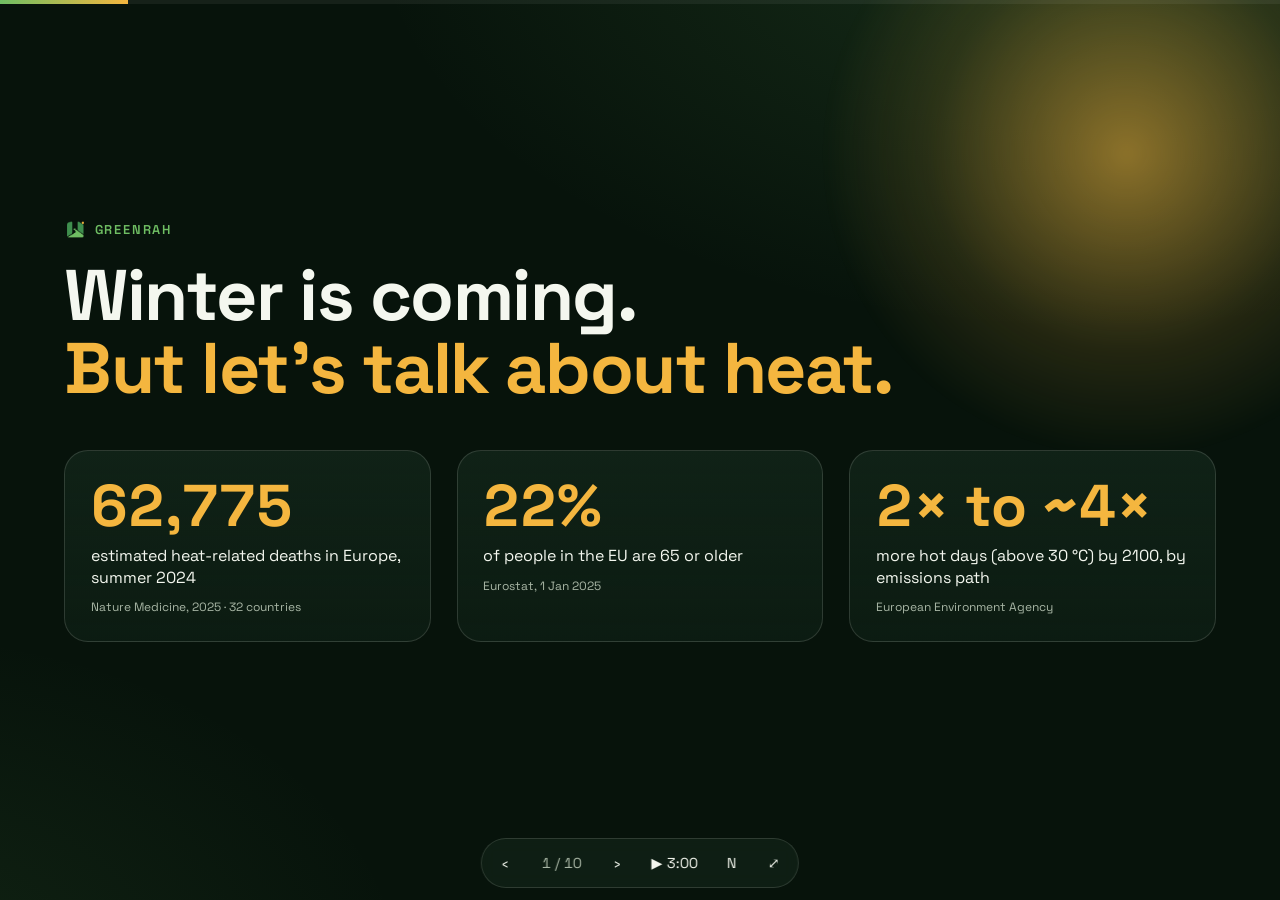
==== index.html @ 6fa4c7ed "Add the GreenRah 3-minute pitch for GitHub Pages. Ship the static deck at the repo root with an empt" ====
<!doctype html>
<html lang="en">
<head>
<meta charset="utf-8">
<meta name="viewport" content="width=device-width, initial-scale=1, viewport-fit=cover">
<meta name="robots" content="noindex, nofollow">
<meta name="color-scheme" content="dark">
<meta name="theme-color" content="#07130b">
<title>GreenRah: The cooler way. 3-minute pitch</title>
<link rel="icon" href="assets/greenrah-icon.png">
<link rel="stylesheet" href="css/q.css">
</head>
<body>
<div class="progress" aria-hidden="true"><i id="bar"></i></div>
<main id="deck" aria-roledescription="presentation" aria-label="GreenRah 3-minute pitch">

<!-- 1 HOOK -->
<section class="slide s-hook" data-id="hook" aria-label="Hook">
  <div class="sun" aria-hidden="true"></div>
  <div class="wrap">
    <p class="kicker r1"><img src="assets/greenrah-icon.png" alt="" class="mini-logo"> GreenRah</p>
    <h1 class="r2">Winter is coming.<br><span class="hot">But let's talk about heat.</span></h1>
    <div class="stats">
      <div class="stat r3"><b class="count" data-to="62775">62,775</b><span>estimated heat-related deaths in Europe, summer 2024</span><small>Nature Medicine, 2025 · 32 countries</small></div>
      <div class="stat r4"><b class="count" data-to="22" data-suffix="%">22%</b><span>of people in the EU are 65 or older</span><small>Eurostat, 1 Jan 2025</small></div>
      <div class="stat r5"><b>2× to ~4×</b><span>more hot days (above 30&nbsp;°C) by 2100, by emissions path</span><small>European Environment Agency</small></div>
    </div>
  </div>
</section>

<!-- 2 PROBLEM -->
<section class="slide s-problem" data-id="problem" aria-label="Problem">
  <div class="wrap grid2">
    <div>
      <p class="kicker r1">The problem</p>
      <h2 class="r2">Imagine you travel to <span class="cycle"><span>Barcelona.</span><span>the Algarve.</span><span>Rome.</span></span></h2>
      <p class="lead r3">Your map shows the fastest way. Not the weather. Not the sun hours. Not the shade.</p>
      <ul class="xlist r4">
        <li><i class="x">✕</i> Weather</li><li><i class="x">✕</i> Sun hours</li><li><i class="x">✕</i> Shade</li>
      </ul>
    </div>
    <div class="maps-card r3" aria-hidden="true">
      <svg viewBox="0 0 400 300" class="mapsvg">
        <rect width="400" height="300" fill="#e9ece4"/>
        <g fill="#d6dccf"><rect x="20" y="20" width="90" height="70" rx="6"/><rect x="130" y="20" width="110" height="70" rx="6"/><rect x="260" y="20" width="120" height="70" rx="6"/><rect x="20" y="110" width="90" height="80" rx="6"/><rect x="260" y="110" width="120" height="80" rx="6"/><rect x="20" y="210" width="90" height="70" rx="6"/><rect x="130" y="210" width="110" height="70" rx="6"/><rect x="260" y="210" width="120" height="70" rx="6"/></g>
        <rect x="130" y="110" width="110" height="80" rx="6" fill="#cfe4c5"/>
        <path class="draw" d="M40 250 L120 250 L120 100 L250 100 L250 40 L360 40" fill="none" stroke="#4285f4" stroke-width="9" stroke-linecap="round" stroke-linejoin="round"/>
        <circle cx="40" cy="250" r="9" fill="#fff" stroke="#4285f4" stroke-width="4"/><circle cx="360" cy="40" r="10" fill="#ea4335"/>
        <g class="suns"><circle cx="120" cy="175" r="14" fill="#f4b63f"/><circle cx="185" cy="100" r="14" fill="#f4b63f"/><circle cx="305" cy="40" r="14" fill="#f4b63f"/></g>
      </svg>
      <div class="pill"><b>Fastest</b> · the shortest line on the map</div>
    </div>
  </div>
</section>

<!-- 3 SOLUTION / ENGINE -->
<section class="slide s-engine" data-id="engine" aria-label="Solution">
  <div class="wrap grid2">
    <div>
      <p class="kicker r1">The solution</p>
      <h2 class="r2">Not the fastest way.<br><span class="cool">The coolest way.</span></h2>
      <p class="lead r3">The GreenRah comfort engine combines five layers into one comfort score and a shade list.</p>
    </div>
    <div class="engine" aria-label="Five layers">
      <div class="layer l1"><span class="ic"><i class="ico" data-icon="temperature"></i></span>Live weather</div>
      <div class="layer l2"><span class="ic"><i class="ico" data-icon="sun"></i></span>Solar position</div>
      <div class="layer l3"><span class="ic"><i class="ico" data-icon="building"></i></span>3D building shapes</div>
      <div class="layer l4"><span class="ic"><i class="ico" data-icon="mountain"></i></span>Elevation and street slope</div>
      <div class="layer l5"><span class="ic"><i class="ico" data-icon="route"></i></span>Walkability network</div>
      <div class="engine-out">
        <div class="score"><small>Comfort score</small><b>82</b></div>
        <div class="shade-list"><small>Shade list</small><i style="--w:72%"></i><i style="--w:54%"></i><i style="--w:88%"></i></div>
      </div>
    </div>
  </div>
</section>

<!-- 4 HEAT SMART: LISBON -->
<section class="slide s-heat" data-id="heatsmart" aria-label="Heat smart demo, Lisbon">
  <div class="wrap demo">
    <div class="demo-copy">
      <p class="kicker r1">Heat smart</p>
      <h2 class="r2">A to B. Pick a day and an hour. <span class="cool">Get the coolest walk.</span></h2>
      <p class="meta r3">Lisbon · Igreja do Menino Deus → 15 Travessa do Barbosa · 19 Oct, 13:55</p>
      <ul class="legend r4"><li><i class="ln green"></i>Coolest</li><li><i class="ln red"></i>Fastest</li><li><i class="pin-ic">WC</i>Public toilet</li><li><i class="pin-ic water"><i class="ico" data-icon="droplet"></i></i>Water tap</li></ul>
    </div>
    <div class="stage3d r3">
      <div class="kb">
        <img class="shot" src="assets/app/lisbon-3d-base.webp" alt="GreenRah 3D view of Lisbon: coolest and fastest walks with toilet pins" data-fallback="lisbon">
        <svg class="overlay" viewBox="0 0 573 946" preserveAspectRatio="none" aria-hidden="true">
          <defs>
            <mask id="mask-lisbon" maskUnits="userSpaceOnUse" x="0" y="0" width="573" height="946">
              <path class="route red" pathLength="1" d="M 216 848 L 208 820 L 88 699 L 91 676 L 112 640 L 123 589 L 112 538 L 202 448 L 181 367 L 204 289 L 195 211 L 208 161 L 241 122"/>
              <path class="route green" pathLength="1" d="M 243 835 L 254 801 L 214 758 L 236 660 L 242 570 L 291 481 L 332 419 L 350 392 L 382 338 L 368 296 L 298 212 L 295 195 L 223 89 L 189 21"/>
            </mask>
          </defs>
          <image href="assets/app/lisbon-3d.webp" width="573" height="946" mask="url(#mask-lisbon)"/>
          <circle cx="228" cy="852" r="11" class="dot a"/><circle cx="226" cy="108" r="11" class="dot b"/>
        </svg>
        <div class="pins">
          <span class="pin wc" style="--x:45.5%;--y:71.4%;--d:0">WC</span>
          <span class="pin wc" style="--x:28.7%;--y:53.1%;--d:1">WC</span>
          <span class="pin wc" style="--x:58.1%;--y:42.3%;--d:2">WC</span>
          <span class="pin wc" style="--x:35.5%;--y:26.8%;--d:3">WC</span>
        </div>
      </div>
      <div class="chip-float"><b class="cool">Coolest</b> · more shade at 13:55</div>
    </div>
  </div>
</section>

<!-- 5 ACCESSIBLE: KEY DEMO -->
<section class="slide s-access" data-id="accessible" aria-label="Accessible mode demo, Barcelona">
  <div class="wrap demo">
    <div class="demo-copy">
      <p class="kicker r1 kick-access">Accessible mode</p>
      <h2 class="r2">For seniors, wheelchairs and strollers: <span class="access">find a gentle walk.</span></h2>
      <p class="meta r3">Barcelona · la Marina del Prat Vermell → Iveco Goncas, Carrer dels Almogavers · 18 Oct, 13:40</p>
      <ul class="legend r4"><li><i class="ln green"></i>Gentle: step-free, lowest slope</li><li><i class="ln red"></i>Fastest</li></ul>
      <button class="replay" type="button" data-replay>↻ Replay demo</button>
    </div>
    <div class="duo">
      <!-- Phone: live HTML rebuild of the GreenRah Plan panel -->
      <div class="phone" aria-label="GreenRah Plan panel switching from Heat smart to Accessible">
        <div class="screen">
          <div class="statusbar"><span>13:40</span><span>●●● ▮</span></div>
          <div class="plan">
            <div class="plan-head"><img src="assets/greenrah-icon.png" alt=""><b>Plan your walk</b></div>
            <small class="lbl">Routing mode</small>
            <div class="seg"><i class="knob"></i><span class="opt o1"><i class="ico" data-icon="sun"></i> Heat smart</span><span class="opt o2"><i class="ico" data-icon="accessible"></i> Accessible</span></div>
            <p class="hint"><span class="h1">Coolest vs fastest using shade, UTCI and sun exposure.</span><span class="h2">Step-free routes with the lowest slope.</span></p>
            <div class="field"><i class="fd"></i><small>From</small>la Marina del Prat Vermell</div>
            <div class="field"><i class="fd to"></i><small>To</small>Iveco Goncas, C. dels Almogavers</div>
            <div class="dt"><small>Date &amp; time</small><b>18 Oct · 13:40</b></div>
            <div class="days"><span>Fr<br>16</span><span>Sa<br>17</span><span class="on">Su<br>18</span><span>Mo<br>19</span><span>Tu<br>20</span></div>
            <div class="shadow-time"><small>Shadow time</small><b>13:40</b><i class="track"><i class="thumb"></i></i><span>00:00</span><span>12:00</span><span>24:00</span></div>
            <button class="go" type="button" tabindex="-1"><span class="g1">▷ Find coolest walk</span><span class="g2">▷ Find gentle walk</span><i class="spin"></i></button>
          </div>
          <div class="finger" aria-hidden="true"></div>
        </div>
      </div>
      <!-- Result -->
      <div class="result" aria-label="Barcelona result: gentle versus fastest">
        <div class="kb kb2">
          <img class="shot" src="assets/app/barcelona-3d-base.webp" alt="GreenRah 3D view of Barcelona: gentle and fastest walks" data-fallback="barcelona">
          <svg class="overlay" viewBox="0 0 568 796" preserveAspectRatio="none" aria-hidden="true">
            <defs>
              <mask id="mask-barcelona" maskUnits="userSpaceOnUse" x="0" y="0" width="568" height="796">
                <path class="route red" pathLength="1" d="M 236 713 L 240 442 L 226 384 L 198 336 L 148 326 L 97 295 L 90 247 L 147 174 L 113 96 L 141 66"/>
                <path class="route green" pathLength="1" d="M 243 713 L 243 659 L 254 597 L 254 452 L 272 434 L 371 375 L 433 295 L 490 264 L 499 202 L 482 190 L 424 163 L 306 153 L 286 131 L 199 123 L 188 72 L 163 59"/>
              </mask>
            </defs>
            <image href="assets/app/barcelona-3d.webp" width="568" height="796" mask="url(#mask-barcelona)"/>
            <circle cx="240" cy="728" r="11" class="dot a"/><circle cx="152" cy="50" r="11" class="dot b"/>
          </svg>
          <div class="pins"><span class="pin water" style="--x:45%;--y:58%;--d:0"><i class="ico" data-icon="droplet"></i></span><span class="pin water" style="--x:80%;--y:34%;--d:1"><i class="ico" data-icon="droplet"></i></span></div>
        </div>
        <div class="rcard">
          <div class="rtop"><span class="tag"><i class="ico" data-icon="accessible"></i> Gentle</span><span class="wx">18 °C · UV 1</span></div>
          <div class="rnums"><b>5.1 km</b><b>1 h 6 m</b><b>60% shade</b></div>
          <div class="rwater"><i class="ico" data-icon="droplet"></i> Water on the path</div>
        </div>
      </div>
    </div>
  </div>
</section>

<!-- 6 FEATURES -->
<section class="slide s-features" data-id="features" aria-label="Features">
  <div class="wrap grid2">
    <div>
      <p class="kicker r1">Built for summer</p>
      <h2 class="r2">Water and toilets, <span class="cool">on your route and across the map.</span></h2>
      <p class="lead r3">In a heatwave, a drinking tap is not a detail. It is safety. GreenRah shows taps and WCs across Europe and Great Britain, and it factors in clouds too.</p>
      <div class="facts r4">
        <div><b class="count" data-to="28">28</b><span>countries</span></div>
        <div><b class="count" data-to="2000" data-suffix="+">2,000+</b><span>cities</span></div>
        <div><b>EN · PT</b><span>languages</span></div>
        <div><b>~2</b><span>months live</span></div>
      </div>
    </div>
    <div class="phone phone-real r3">
      <div class="screen"><img src="assets/screen-android.webp" alt="GreenRah on Android: route options with a public toilet on the path, walk score and shade coverage"></div>
      <span class="pin big wc" style="--x:84%;--y:50%;--d:0">WC</span>
      <span class="pin big water" style="--x:12%;--y:30%;--d:1"><i class="ico" data-icon="droplet"></i></span>
    </div>
  </div>
</section>

<!-- 7 FOR EVERYONE -->
<section class="slide s-people" data-id="people" aria-label="Who it is for">
  <div class="wrap">
    <p class="kicker r1">For everyone who walks</p>
    <h2 class="r2">One app. <span class="cool">Every kind of walker.</span></h2>
    <ul class="people">
      <li><span><i class="ico" data-icon="walk"></i></span>Walkers</li><li><span><i class="ico" data-icon="luggage"></i></span>Tourists</li><li><span><i class="ico" data-icon="old"></i></span>Seniors</li>
      <li><span><i class="ico" data-icon="baby-carriage"></i></span>Parents</li><li><span><i class="ico" data-icon="wheelchair"></i></span>Disabled people</li><li><span><i class="ico" data-icon="heartbeat"></i></span>Runners</li>
    </ul>
  </div>
</section>

<!-- 8 COMPETITION -->
<section class="slide s-comp" data-id="competition" aria-label="Competition">
  <div class="wrap">
    <p class="kicker r1">Competition</p>
    <h2 class="r2">We're not the first. <span class="cool">We add the weather and the route.</span></h2>
    <div class="table r3" role="table">
      <div class="tr th" role="row"><span role="columnheader"></span><span role="columnheader">Google Maps</span><span role="columnheader">ShadeMap</span><span role="columnheader" class="us">GreenRah</span></div>
      <div class="tr" role="row"><span role="cell">Walking route</span><span role="cell" class="y">✓</span><span role="cell" class="n">✕</span><span role="cell" class="y us">✓</span></div>
      <div class="tr" role="row"><span role="cell">Shade and sun</span><span role="cell" class="n">✕</span><span role="cell" class="y">✓ shadows only</span><span role="cell" class="y us">✓</span></div>
      <div class="tr" role="row"><span role="cell">Live weather in the route</span><span role="cell" class="n">✕</span><span role="cell" class="n">✕</span><span role="cell" class="y us">✓</span></div>
      <div class="tr" role="row"><span role="cell">Gentle, step-free walk</span><span role="cell" class="n">✕</span><span role="cell" class="n">✕</span><span role="cell" class="y us">✓</span></div>
    </div>
    <p class="foot r4">Built for drivers, Google Maps ignores shade and route stress. ShadeMap shows shadows but does not route. Based on public features, Oct 2026.</p>
  </div>
</section>

<!-- 9 BUSINESS -->
<section class="slide s-biz" data-id="business" aria-label="Business model">
  <div class="wrap grid2">
    <div>
      <p class="kicker r1">Business model</p>
      <h2 class="r2">Free to walk. <span class="cool">Cities pay for insight.</span></h2>
      <div class="plans r3">
        <div class="plan-card"><b>Free</b><span>No ads. Every walk.</span><em class="live">Live</em></div>
        <div class="plan-card"><b>€1.99 / mo</b><span>Health: steps, km</span><em>Planned</em></div>
        <div class="plan-card main"><b>City Insights</b><span>Dashboard for mayors and decision makers</span><em>Main business</em></div>
      </div>
      <p class="foot r4"><i class="ico" data-icon="shield-check"></i> Estonian company · strict GDPR compliance</p>
    </div>
    <div class="dash r3" aria-label="City Insights example">
      <div class="dash-head"><b>City Insights</b><small>example</small></div>
      <ul class="dash-list"><li><i class="ico" data-icon="trees"></i> Where to plant trees</li><li><i class="ico" data-icon="walk"></i> Where people walk for shade</li><li><i class="ico" data-icon="coin-euro"></i> How heat hurts local shops</li></ul>
      <div class="shopday">
        <small>A shop open 09:00 to 19:00, on a hot summer day</small>
        <div class="hours"><i style="--s:0;--e:4" class="ok"></i><i style="--s:4;--e:8" class="avoid"></i><i style="--s:8;--e:10" class="ok2"></i></div>
        <div class="ticks"><span>09</span><span>13</span><span>17</span><span>19</span></div>
        <p>People avoid 13:00 to 17:00. Afternoon customers only come <b>17:00 to 19:00</b>.</p>
      </div>
    </div>
  </div>
</section>

<!-- 10 CLOSE -->
<section class="slide s-close" data-id="close" aria-label="Founder and call to action">
  <div class="wrap grid2">
    <div>
      <div class="founder r1"><img src="assets/yousef-320.jpg" alt="Yousef Ebrahimi"><div><b>Yousef Ebrahimi</b><span>Founder · data analyst<br>10 years in digital marketing, SEO and data analytics</span></div></div>
      <h2 class="r2">Install it free.<br><span class="cool">The cooler way.</span></h2>
      <div class="ctas r3">
        <a class="cta" href="https://greenrah.com/app" target="_blank" rel="noopener"><i class="ico" data-icon="world"></i> Web app · greenrah.com/app <em class="live">Live</em></a>
        <a class="cta" href="https://play.google.com/store/apps/details?id=com.greenrah.app" target="_blank" rel="noopener"><i class="ico" data-icon="brand-android"></i> Android · Google Play <em class="live">Live</em></a>
        <span class="cta muted"><i class="ico" data-icon="brand-apple"></i> iPhone <em>Very soon</em></span>
      </div>
      <p class="partners r4">Urban mobility teams and cities: <b>let's run a pilot together.</b></p>
    </div>
    <div class="qr-box r3"><div id="qr" aria-label="QR code to greenrah.com/app"></div><small>Scan to open GreenRah</small><img src="assets/greenrah-logo-dark.png" alt="GreenRah" class="logo-full"></div>
  </div>
</section>

</main>

<!-- HUD -->
<nav class="hud" id="hud" aria-label="Controls">
  <button type="button" data-act="prev" aria-label="Previous">‹</button>
  <span id="count">1 / 10</span>
  <button type="button" data-act="next" aria-label="Next">›</button>
  <button type="button" data-act="auto" id="autoBtn" aria-pressed="false" title="Auto-advance, about 3 minutes (A)">▶ 3:00</button>
  <button type="button" data-act="notes" title="Speaker notes (N)">N</button>
  <button type="button" data-act="full" title="Fullscreen (F)">⤢</button>
</nav>
<aside class="notes" id="notes" hidden aria-label="Speaker notes">
  <div class="notes-head"><b>Speaker notes</b><span id="noteMeta"></span><button type="button" data-act="notes" aria-label="Close notes">✕</button></div>
  <p id="noteText"></p>
  <ol id="noteSrc" class="src"></ol>
</aside>
<div class="help" id="help" hidden><b>Keys</b> → / Space next · ← back · N notes · A auto 3:00 · F fullscreen · R replay demo · Home / End · ? help</div>
<noscript><p class="noscript">This deck needs JavaScript.</p></noscript>
<script src="js/qrcode.js"></script>
<script src="js/icons.js"></script>
<script src="js/notes.js"></script>
<script src="js/q.js"></script>
</body>
</html>
---- css/q.css ----
/* GreenRah 3-minute pitch (/q). Brand tokens match /g. Fluid, no letterbox. */
@font-face{font-family:"Space Grotesk";font-weight:300;font-display:swap;src:url("../fonts/space-grotesk-latin-300-normal.woff2") format("woff2")}
@font-face{font-family:"Space Grotesk";font-weight:400;font-display:swap;src:url("../fonts/space-grotesk-latin-400-normal.woff2") format("woff2")}
@font-face{font-family:"Space Grotesk";font-weight:500;font-display:swap;src:url("../fonts/space-grotesk-latin-500-normal.woff2") format("woff2")}
@font-face{font-family:"Space Grotesk";font-weight:600;font-display:swap;src:url("../fonts/space-grotesk-latin-600-normal.woff2") format("woff2")}
@font-face{font-family:"Space Grotesk";font-weight:700;font-display:swap;src:url("../fonts/space-grotesk-latin-700-normal.woff2") format("woff2")}
:root{
  --bg:#07130b;--surface:#102217;--elevated:#183526;--text:#f4f7ef;--muted:#a8b6a5;
  --cool:#6fbe63;--cool-2:#3f8f4e;--hot:#f4b63f;--red:#ef5a46;--access:#5aa6e6;--access-2:#2b7bbf;
  --line:rgba(244,247,239,.14);
  --font:"Space Grotesk",ui-sans-serif,system-ui,"Segoe UI",Roboto,Arial,sans-serif;
  --emoji:"Apple Color Emoji","Segoe UI Emoji","Noto Color Emoji",sans-serif;
  --ease:cubic-bezier(.22,.61,.36,1);--spring:cubic-bezier(.34,1.56,.64,1);
  --h1:clamp(2.2rem,5.6vw,6rem);--h2:clamp(1.8rem,3.9vw,4.2rem);--lead:clamp(1.05rem,1.6vw,1.7rem);
  --pad:clamp(1.25rem,5vw,6rem);
}
*,*::before,*::after{box-sizing:border-box}
html,body{margin:0;height:100%;background:var(--bg);color:var(--text);font-family:var(--font);-webkit-font-smoothing:antialiased}
body{overflow:hidden}
h1,h2,p,ul,ol{margin:0;padding:0}ul,ol{list-style:none}
img{display:block;max-width:100%}
button{font:inherit;color:inherit;cursor:pointer}
a{color:inherit}
.cool{color:var(--cool)}.hot{color:var(--hot)}.access{color:var(--access)}

/* Deck and slides */
#deck{position:fixed;inset:0;overflow:hidden}
.slide{position:absolute;inset:0;display:flex;align-items:center;padding:var(--pad);padding-bottom:calc(var(--pad) + 2.5rem);
  opacity:0;visibility:hidden;transform:translateX(3%);transition:opacity .6s var(--ease),transform .6s var(--ease),visibility 0s .6s;
  background:radial-gradient(1200px 700px at 85% -10%,rgba(111,190,99,.16),transparent 60%),
             radial-gradient(900px 600px at -10% 110%,rgba(111,190,99,.10),transparent 60%),var(--bg);
  overflow:auto}
.slide.active{opacity:1;visibility:visible;transform:none;transition:opacity .6s var(--ease),transform .6s var(--ease),visibility 0s}
.slide.past{transform:translateX(-3%)}
.wrap{width:min(1500px,100%);margin:auto}
.grid2{display:grid;grid-template-columns:1.05fr .95fr;gap:clamp(1.5rem,4vw,5rem);align-items:center}
.kicker{font-weight:600;letter-spacing:.14em;text-transform:uppercase;color:var(--cool);font-size:clamp(.8rem,1vw,1.05rem);display:flex;align-items:center;gap:.6em;margin-bottom:1.1rem}
.kick-access{color:var(--access)}
.mini-logo{width:1.8em;height:1.8em;border-radius:.4em}
h1{font-size:var(--h1);line-height:1.02;font-weight:700;letter-spacing:-.02em}
h2{font-size:var(--h2);line-height:1.06;font-weight:700;letter-spacing:-.015em}
.lead{font-size:var(--lead);line-height:1.4;color:var(--muted);margin-top:1.3rem;max-width:34ch}
.meta{margin-top:1.1rem;color:var(--muted);font-size:clamp(.9rem,1.15vw,1.2rem);line-height:1.45}
.foot{margin-top:1.4rem;color:var(--muted);font-size:clamp(.85rem,1vw,1.05rem)}

/* Reveal order on slide entry */
.r1,.r2,.r3,.r4,.r5{opacity:0;transform:translateY(18px)}
.active .r1,.active .r2,.active .r3,.active .r4,.active .r5{animation:rise .7s var(--ease) forwards}
.active .r2{animation-delay:.15s}.active .r3{animation-delay:.45s}.active .r4{animation-delay:.75s}.active .r5{animation-delay:1.05s}
@keyframes rise{to{opacity:1;transform:none}}

/* 1 Hook */
.s-hook .sun{position:absolute;right:-12vmax;top:-12vmax;width:48vmax;height:48vmax;border-radius:50%;
  background:radial-gradient(circle,rgba(244,182,63,.55),rgba(244,182,63,.12) 45%,transparent 70%);filter:blur(4px);animation:pulse 6s ease-in-out infinite}
@keyframes pulse{50%{transform:scale(1.06);opacity:.85}}
.stats{display:grid;grid-template-columns:repeat(3,1fr);gap:clamp(1rem,2vw,2rem);margin-top:clamp(2rem,5vh,4rem)}
.stat{background:linear-gradient(180deg,var(--surface),rgba(16,34,23,.6));border:1px solid var(--line);border-radius:24px;padding:clamp(1rem,2vw,2rem)}
.stat b{display:block;font-size:clamp(2.2rem,4.6vw,5rem);font-weight:700;color:var(--hot);line-height:1;font-variant-numeric:tabular-nums}
.stat span{display:block;margin-top:.6rem;font-size:clamp(.95rem,1.25vw,1.35rem);line-height:1.35}
.stat small{display:block;margin-top:.7rem;color:var(--muted);font-size:clamp(.75rem,.85vw,.9rem)}

/* 2 Problem */
.cycle{display:inline-grid;vertical-align:bottom;color:var(--hot)}
.cycle span{grid-area:1/1;opacity:0;animation:cyc 6s infinite}
.cycle span:nth-child(2){animation-delay:2s}.cycle span:nth-child(3){animation-delay:4s}
@keyframes cyc{0%,3%{opacity:0;transform:translateY(.3em)}8%,30%{opacity:1;transform:none}36%,100%{opacity:0;transform:translateY(-.3em)}}
.xlist{display:flex;gap:1rem;flex-wrap:wrap;margin-top:1.6rem}
.xlist li{background:var(--surface);border:1px solid var(--line);border-radius:999px;padding:.55em 1.1em;font-size:clamp(.95rem,1.2vw,1.25rem)}
.x{color:var(--red);font-style:normal;font-weight:700;margin-right:.35em}
.maps-card{position:relative;border-radius:28px;overflow:hidden;box-shadow:0 30px 80px rgba(0,0,0,.5);border:1px solid var(--line)}
.mapsvg{display:block;width:100%;height:auto}
.draw{stroke-dasharray:900;stroke-dashoffset:900}
.active .draw{animation:dash 2s .6s var(--ease) forwards}
@keyframes dash{to{stroke-dashoffset:0}}
.suns circle{transform-box:fill-box;transform-origin:center;transform:scale(0)}
.active .suns circle{animation:pop .5s var(--spring) forwards,glow 1.6s 1s ease-in-out infinite alternate}
.active .suns circle:nth-child(1){animation-delay:1.6s,2.2s}.active .suns circle:nth-child(2){animation-delay:1.9s,2.4s}.active .suns circle:nth-child(3){animation-delay:2.2s,2.6s}
@keyframes glow{to{filter:drop-shadow(0 0 8px #f4b63f)}}
.pill{position:absolute;left:1rem;bottom:1rem;background:#fff;color:#1b2a1f;border-radius:999px;padding:.5em 1em;font-size:clamp(.8rem,1vw,1rem);box-shadow:0 6px 20px rgba(0,0,0,.25)}

/* 3 Engine */
.engine{display:grid;gap:.7rem}
.layer{display:flex;align-items:center;gap:1rem;background:var(--surface);border:1px solid var(--line);border-left:4px solid var(--cool);border-radius:16px;
  padding:clamp(.7rem,1.2vw,1.1rem) 1.2rem;font-size:clamp(1rem,1.35vw,1.45rem);font-weight:500;opacity:0;transform:translateX(40px)}
.layer .ic{width:2em;height:2em;display:grid;place-items:center;border-radius:10px;background:var(--elevated);color:var(--cool);font-size:1.05em}
.active .layer{animation:slidein .55s var(--ease) forwards}
.active .l1{animation-delay:.5s}.active .l2{animation-delay:.75s}.active .l3{animation-delay:1s}.active .l4{animation-delay:1.25s}.active .l5{animation-delay:1.5s}
@keyframes slidein{to{opacity:1;transform:none}}
.engine-out{display:grid;grid-template-columns:auto 1fr;gap:1rem;margin-top:.6rem;opacity:0}
.active .engine-out{animation:rise .7s 2s var(--ease) forwards}
.score,.shade-list{background:linear-gradient(135deg,var(--cool),var(--cool-2));color:#07130b;border-radius:18px;padding:1rem 1.3rem}
.score b{font-size:clamp(2rem,3.4vw,3.6rem);line-height:1}.score small,.shade-list small{display:block;font-weight:600}
.shade-list{background:var(--elevated);color:var(--text);display:flex;flex-direction:column;gap:.45rem;justify-content:center}
.shade-list i{display:block;height:10px;border-radius:6px;background:linear-gradient(90deg,var(--cool) var(--w),rgba(244,182,63,.7) var(--w))}

/* Demo layout (4, 5) */
.demo{display:grid;grid-template-columns:.8fr 1.2fr;gap:clamp(1.5rem,3.5vw,4rem);align-items:center}
.demo-copy h2{font-size:clamp(1.7rem,3.2vw,3.5rem)}
.legend{display:flex;flex-wrap:wrap;gap:.6rem 1.4rem;margin-top:1.4rem;font-size:clamp(.85rem,1.05vw,1.1rem);color:var(--muted)}
.legend li{display:flex;align-items:center;gap:.5em}
.ln{display:inline-block;width:2em;height:6px;border-radius:4px}.ln.green{background:var(--cool)}.ln.red{background:var(--red)}
.pin-ic{font-style:normal;font-size:.75em;font-weight:700;background:#fff;color:#2b7bbf;border-radius:6px;padding:.1em .35em;font-family:var(--font),var(--emoji)}
.pin-ic.water{background:#dff0ff}
.replay{margin-top:1.6rem;background:transparent;border:1px solid var(--line);border-radius:999px;padding:.5em 1.1em;color:var(--muted)}
.replay:hover{color:var(--text);border-color:var(--access)}

/* Ken Burns stage with SVG route draw */
.stage3d,.result{position:relative;border-radius:26px;overflow:hidden;border:1px solid var(--line);box-shadow:0 30px 80px rgba(0,0,0,.55);background:#0c1a11;aspect-ratio:1000/620}
.kb{position:absolute;inset:0;transform-origin:60% 45%}
.active .kb{animation:kenburns 16s ease-in-out forwards}
@keyframes kenburns{0%{transform:scale(1.18) translate(3%,4%) rotate(-1deg)}100%{transform:scale(1.02) translate(-1%,-1%) rotate(0)}}
.shot{position:absolute;inset:0;width:100%;height:100%;object-fit:cover}
.fallback{position:absolute;inset:0;width:100%;height:100%}
.overlay{position:absolute;inset:0;width:100%;height:100%}
.route{fill:none;stroke-width:12;stroke-linecap:round;stroke-linejoin:round;stroke-dasharray:1;stroke-dashoffset:1}
.route.red{stroke:var(--red);opacity:.9}.route.green{stroke:var(--cool);stroke-width:14;filter:drop-shadow(0 0 8px rgba(111,190,99,.7))}
.dot{fill:#fff;stroke:#07130b;stroke-width:5;transform-box:fill-box;transform-origin:center;transform:scale(0)}
.dot.b{fill:var(--hot)}
.s-heat.active .dot{animation:pop .45s .6s var(--spring) forwards}
.s-heat.active .route.red{animation:draw 1.8s 1s var(--ease) forwards}
.s-heat.active .route.green{animation:draw 2.6s 1.6s var(--ease) forwards}
@keyframes draw{to{stroke-dashoffset:0}}
.pins{position:absolute;inset:0;pointer-events:none}
.pin{position:absolute;left:var(--x);top:var(--y);transform:translate(-50%,-100%) scale(0);transform-origin:50% 100%;
  background:#fff;color:#2b7bbf;font-weight:700;font-size:clamp(.7rem,1vw,1rem);padding:.35em .55em;border-radius:10px 10px 10px 2px;
  box-shadow:0 8px 18px rgba(0,0,0,.35);font-family:var(--font),var(--emoji)}
.pin::after{content:"";position:absolute;left:50%;bottom:-6px;width:12px;height:12px;background:inherit;transform:translateX(-50%) rotate(45deg);z-index:-1;border-radius:2px}
.pin.water{background:#dff0ff}
.pin.big{font-size:clamp(.9rem,1.4vw,1.4rem)}
.s-heat.active .pin{animation:pinpop .55s var(--spring) forwards;animation-delay:calc(3.6s + var(--d) * .35s)}
.s-features.active .pin{animation:pinpop .55s var(--spring) forwards;animation-delay:calc(1.4s + var(--d) * .4s)}
@keyframes pinpop{0%{transform:translate(-50%,-100%) scale(0)}70%{transform:translate(-50%,-100%) scale(1.15)}100%{transform:translate(-50%,-100%) scale(1)}}
@keyframes pop{to{transform:scale(1)}}
.chip-float{position:absolute;right:1rem;top:1rem;background:rgba(7,19,11,.82);backdrop-filter:blur(6px);border:1px solid var(--line);border-radius:999px;padding:.5em 1em;font-size:clamp(.8rem,1vw,1.05rem);opacity:0}
.s-heat.active .chip-float{animation:rise .6s 4.6s var(--ease) forwards}

/* Phone mockup */
.phone{position:relative;width:clamp(220px,22vw,340px);aspect-ratio:9/19.5;border-radius:44px;padding:11px;background:linear-gradient(145deg,#2b3f33,#16241b);
  box-shadow:0 40px 90px rgba(0,0,0,.6),inset 0 0 0 2px rgba(255,255,255,.06);flex:none}
.phone::before{content:"";position:absolute;top:18px;left:50%;width:30%;height:22px;transform:translateX(-50%);background:#050a07;border-radius:20px;z-index:3}
.screen{position:relative;width:100%;height:100%;border-radius:34px;overflow:hidden;background:#f6f8f3;color:#14231a}
.phone-real{justify-self:center;animation:float 6s ease-in-out infinite}
.phone-real .screen img{width:100%;height:100%;object-fit:cover;object-position:top}
@keyframes float{50%{transform:translateY(-10px)}}
.statusbar{display:flex;justify-content:space-between;padding:14px 22px 0;font-size:11px;font-weight:600;height:40px}

/* Plan panel rebuild */
.plan{padding:6px 14px;font-size:clamp(10px,.85vw,13px)}
.plan-head{display:flex;align-items:center;gap:8px;margin:6px 0 10px}.plan-head img{width:24px;height:24px;border-radius:6px}.plan-head b{font-size:1.15em;letter-spacing:.06em;text-transform:uppercase;font-size:.95em}
.lbl,.dt small,.field small{display:block;font-size:.78em;font-weight:700;letter-spacing:.08em;text-transform:uppercase;color:#5b6d5e}
.seg{position:relative;display:grid;grid-template-columns:1fr 1fr;background:#e8eee5;border-radius:12px;padding:4px;margin:6px 0 8px}
.knob{position:absolute;top:4px;bottom:4px;left:4px;width:calc(50% - 4px);border-radius:9px;background:var(--cool-2);transition:transform .6s var(--spring),background .5s}
.opt{position:relative;z-index:1;text-align:center;padding:.75em 0;font-weight:600;transition:color .4s}
.o1{color:#fff}.o2{color:#33463a}
.hint{position:relative;min-height:3em;color:#4a5c4e;line-height:1.35}
.hint span{position:absolute;inset:0;transition:opacity .4s}.hint .h2{opacity:0}
.field{position:relative;background:#fff;border:1px solid #d8e1d4;border-radius:10px;padding:.55em .8em .55em 1.8em;margin-top:7px;font-weight:500;white-space:nowrap;overflow:hidden;text-overflow:ellipsis}
.fd{position:absolute;left:.7em;top:50%;width:8px;height:8px;border-radius:50%;background:var(--cool-2);transform:translateY(-50%)}.fd.to{background:var(--hot)}
.field small{font-size:.7em}
.dt{display:flex;justify-content:space-between;align-items:end;margin-top:10px}
.days{display:grid;grid-template-columns:repeat(5,1fr);gap:5px;margin-top:6px;text-align:center;font-size:.85em;line-height:1.2}
.days span{background:#fff;border:1px solid #d8e1d4;border-radius:8px;padding:.35em 0}
.days .on{background:var(--cool-2);color:#fff;border-color:transparent;transition:background .5s}
.go{position:relative;display:block;width:100%;margin-top:12px;border:0;border-radius:12px;padding:1em 0;background:var(--cool-2);color:#fff;font-weight:700;transition:background .5s,transform .15s;overflow:hidden}
.go span{display:block;transition:opacity .35s,transform .35s}.go .g2{position:absolute;inset:0;display:grid;place-items:center;opacity:0;transform:translateY(8px)}
.spin{position:absolute;right:14px;top:50%;width:16px;height:16px;margin-top:-8px;border:2px solid rgba(255,255,255,.4);border-top-color:#fff;border-radius:50%;opacity:0}
.finger{position:absolute;width:34px;height:34px;border-radius:50%;background:rgba(20,35,26,.25);border:2px solid rgba(255,255,255,.9);box-shadow:0 4px 14px rgba(0,0,0,.3);
  left:30%;top:80%;opacity:0;transition:left .8s var(--ease),top .8s var(--ease),opacity .3s,transform .15s;z-index:4;pointer-events:none}
.finger.tap{transform:scale(.75)}
.finger.tap::after{content:"";position:absolute;inset:-2px;border-radius:50%;border:2px solid #fff;animation:ripple .6s ease-out}
@keyframes ripple{from{transform:scale(1);opacity:1}to{transform:scale(2.4);opacity:0}}

/* Demo states driven by JS (data-step on .s-access) */
.s-access[data-step] .finger{opacity:1}
.s-access[data-step="1"] .finger,.s-access[data-step="2"] .finger{left:68%;top:var(--seg-y,27%)}
.s-access[data-step="2"] .knob,.s-access[data-step="3"] .knob,.s-access[data-step="4"] .knob,.s-access[data-step="5"] .knob{transform:translateX(100%);background:var(--access-2)}
.s-access:is([data-step="2"],[data-step="3"],[data-step="4"],[data-step="5"]) .o1{color:#33463a}
.s-access:is([data-step="2"],[data-step="3"],[data-step="4"],[data-step="5"]) .o2{color:#fff}
.s-access:is([data-step="2"],[data-step="3"],[data-step="4"],[data-step="5"]) .h1{opacity:0}
.s-access:is([data-step="2"],[data-step="3"],[data-step="4"],[data-step="5"]) .h2{opacity:1}
.s-access:is([data-step="2"],[data-step="3"],[data-step="4"],[data-step="5"]) .go,
.s-access:is([data-step="2"],[data-step="3"],[data-step="4"],[data-step="5"]) .days .on{background:var(--access-2)}
.s-access:is([data-step="2"],[data-step="3"],[data-step="4"],[data-step="5"]) .g1{opacity:0;transform:translateY(-8px)}
.s-access:is([data-step="2"],[data-step="3"],[data-step="4"],[data-step="5"]) .g2{opacity:1;transform:none}
.s-access:is([data-step="3"],[data-step="4"]) .finger{left:50%;top:var(--go-y,90%)}
.s-access[data-step="4"] .go{transform:scale(.97)}
.s-access[data-step="4"] .spin{opacity:1;animation:spin .7s linear infinite}
.s-access[data-step="5"] .finger{opacity:0}
@keyframes spin{to{transform:rotate(360deg)}}
.duo{display:flex;gap:clamp(1rem,2vw,2rem);align-items:center}
.result{flex:1;opacity:0;transform:translateX(30px) scale(.97);transition:opacity .7s var(--ease),transform .7s var(--ease)}
.s-access[data-step="5"] .result{opacity:1;transform:none}
.s-access[data-step="5"] .kb2{animation:kenburns 14s ease-in-out forwards}
.s-access[data-step="5"] .result .route.red{animation:draw 1.4s .3s var(--ease) forwards}
.s-access[data-step="5"] .result .route.green{animation:draw 2.2s .8s var(--ease) forwards}
.s-access[data-step="5"] .result .dot{animation:pop .45s .1s var(--spring) forwards}
.s-access[data-step="5"] .result .pin{animation:pinpop .55s var(--spring) forwards;animation-delay:calc(2.6s + var(--d) * .35s)}
.rcard{position:absolute;left:1rem;right:1rem;bottom:1rem;background:rgba(255,255,255,.95);color:#14231a;border-radius:18px;padding:.8rem 1rem;box-shadow:0 10px 30px rgba(0,0,0,.35);
  font-size:clamp(.75rem,.95vw,1rem);opacity:0;transform:translateY(20px)}
.s-access[data-step="5"] .rcard{animation:rise .6s 2.4s var(--ease) forwards}
.rtop{display:flex;justify-content:space-between;align-items:center}
.tag{background:#e3effa;color:var(--access-2);font-weight:700;border-radius:999px;padding:.2em .7em}
.wx{color:#4a5c4e;font-weight:600}
.rnums{display:flex;gap:1.2rem;margin:.5rem 0 .3rem;font-size:1.3em;flex-wrap:wrap}
.rwater{color:#2b7bbf;font-weight:600;font-family:var(--font),var(--emoji)}

/* 6 Features */
.facts{display:grid;grid-template-columns:repeat(4,1fr);gap:.8rem;margin-top:2rem}
.facts div{background:var(--surface);border:1px solid var(--line);border-radius:18px;padding:1rem}
.facts b{display:block;font-size:clamp(1.5rem,2.6vw,2.8rem);color:var(--cool);line-height:1;font-variant-numeric:tabular-nums}
.facts span{color:var(--muted);font-size:clamp(.8rem,1vw,1rem)}

/* 7 People */
.people{display:grid;grid-template-columns:repeat(6,1fr);gap:1rem;margin-top:3rem}
.people li{background:var(--surface);border:1px solid var(--line);border-radius:22px;padding:1.6rem 1rem;text-align:center;font-size:clamp(.95rem,1.3vw,1.35rem);font-weight:500;opacity:0;transform:translateY(30px) scale(.9)}
.people span{display:block;font-size:clamp(2rem,3.5vw,3.6rem);margin-bottom:.6rem;font-family:var(--emoji)}
.active .people li{animation:rise .6s var(--spring) forwards}
.active .people li:nth-child(1){animation-delay:.4s}.active .people li:nth-child(2){animation-delay:.55s}.active .people li:nth-child(3){animation-delay:.7s}
.active .people li:nth-child(4){animation-delay:.85s}.active .people li:nth-child(5){animation-delay:1s}.active .people li:nth-child(6){animation-delay:1.15s}

/* 8 Competition */
.table{margin-top:2.2rem;border:1px solid var(--line);border-radius:22px;overflow:hidden}
.tr{display:grid;grid-template-columns:1.6fr 1fr 1fr 1fr;align-items:center}
.tr span{padding:clamp(.6rem,1.3vw,1.15rem) 1.2rem;border-top:1px solid var(--line);font-size:clamp(.85rem,1.3vw,1.35rem)}
.th span{border-top:0;font-weight:700;color:var(--muted)}
.tr .us{background:rgba(111,190,99,.12);color:var(--text);font-weight:700}.th .us{color:var(--cool)}
.y{color:var(--cool)}.n{color:var(--red)}

/* 9 Business */
.plans{display:grid;grid-template-columns:repeat(3,1fr);gap:.8rem;margin-top:2rem}
.plan-card{background:var(--surface);border:1px solid var(--line);border-radius:20px;padding:1.1rem;display:flex;flex-direction:column;gap:.4rem}
.plan-card b{font-size:clamp(1.15rem,1.7vw,1.8rem)}.plan-card span{color:var(--muted);font-size:clamp(.8rem,1vw,1.02rem)}
.plan-card em{font-style:normal;font-size:.8rem;font-weight:700;align-self:flex-start;border-radius:999px;padding:.2em .7em;background:var(--elevated);color:var(--muted)}
.plan-card em.live,.cta em.live{background:var(--cool);color:#07130b}
.plan-card.main{border-color:var(--cool);background:linear-gradient(160deg,rgba(111,190,99,.22),var(--surface))}
.plan-card.main em{background:var(--hot);color:#07130b}
.dash{background:#f6f8f3;color:#14231a;border-radius:26px;padding:clamp(1rem,2vw,2rem);box-shadow:0 30px 80px rgba(0,0,0,.5)}
.dash-head{display:flex;justify-content:space-between;align-items:baseline}.dash-head b{font-size:1.4rem}.dash-head small{color:#6b7c6e}
.dash-list{margin-top:.8rem;display:grid;gap:.5rem;font-size:clamp(.9rem,1.2vw,1.2rem);font-family:var(--font),var(--emoji)}
.dash-list li{background:#fff;border:1px solid #dfe6da;border-radius:12px;padding:.6rem .8rem}
.shopday{margin-top:1rem}.shopday small{color:#4a5c4e}
.hours{position:relative;height:34px;margin-top:.5rem;border-radius:10px;background:#e5ebe2;overflow:hidden}
.hours i{position:absolute;top:0;bottom:0;left:calc(var(--s)/10*100%);width:0;transition:width 1s var(--ease)}
.active .hours i{width:calc((var(--e) - var(--s))/10*100%)}
.hours .ok{background:var(--cool);transition-delay:1s}.hours .avoid{background:repeating-linear-gradient(45deg,#ef5a46 0 8px,#f08a7b 8px 16px);transition-delay:1.8s}.hours .ok2{background:var(--cool);transition-delay:2.6s}
.ticks{position:relative;height:1.2em;font-size:.8rem;color:#5b6d5e}
.ticks span{position:absolute;transform:translateX(-50%)}.ticks span:nth-child(1){left:2%}.ticks span:nth-child(2){left:40%}.ticks span:nth-child(3){left:80%}.ticks span:nth-child(4){left:97%}
.shopday p{margin-top:.5rem;font-size:clamp(.85rem,1.05vw,1.05rem)}

/* 10 Close */
.founder{display:flex;gap:1rem;align-items:center;margin-bottom:1.6rem}
.founder img{width:clamp(64px,6vw,96px);height:clamp(64px,6vw,96px);border-radius:50%;border:3px solid var(--cool);object-fit:cover}
.founder b{display:block;font-size:clamp(1.1rem,1.5vw,1.5rem)}.founder span{color:var(--muted);font-size:clamp(.85rem,1vw,1.05rem)}
.ctas{display:grid;gap:.6rem;margin-top:1.6rem;max-width:560px}
.cta{display:flex;justify-content:space-between;align-items:center;gap:1rem;text-decoration:none;background:var(--surface);border:1px solid var(--line);border-radius:16px;padding:.8rem 1.1rem;font-size:clamp(.95rem,1.25vw,1.25rem);font-weight:500;transition:border-color .2s}
a.cta:hover{border-color:var(--cool)}.cta em{font-style:normal;font-size:.75rem;font-weight:700;border-radius:999px;padding:.2em .7em;background:var(--elevated);color:var(--hot)}
.cta.muted{color:var(--muted)}
.partners{margin-top:1.4rem;font-size:clamp(1rem,1.35vw,1.4rem)}
.qr-box{justify-self:center;display:grid;justify-items:center;gap:.8rem;background:var(--surface);border:1px solid var(--line);border-radius:28px;padding:clamp(1.2rem,2.4vw,2.4rem)}
#qr{background:#fff;padding:14px;border-radius:16px;width:clamp(170px,17vw,280px)}#qr svg,#qr img{width:100%;height:auto;display:block}
.qr-box small{color:var(--muted)}.logo-full{width:clamp(150px,13vw,220px)}

/* HUD, progress, notes */
.progress{position:fixed;left:0;right:0;top:0;height:4px;z-index:20;background:rgba(255,255,255,.06)}
.progress i{display:block;height:100%;width:0;background:linear-gradient(90deg,var(--cool),var(--hot));transition:width .4s var(--ease)}
.hud{position:fixed;left:50%;bottom:max(12px,env(safe-area-inset-bottom));transform:translateX(-50%);z-index:20;display:flex;align-items:center;gap:.25rem;
  background:rgba(16,34,23,.82);backdrop-filter:blur(8px);border:1px solid var(--line);border-radius:999px;padding:.3rem;font-size:.9rem;transition:opacity .4s}
.hud button{background:transparent;border:0;border-radius:999px;min-width:2.4rem;height:2.4rem;padding:0 .7rem}
.hud button:hover{background:var(--elevated)}
.hud #count{color:var(--muted);padding:0 .4rem;font-variant-numeric:tabular-nums;min-width:4.5em;text-align:center}
#autoBtn[aria-pressed="true"]{background:var(--cool);color:#07130b;font-weight:700}
body.idle .hud{opacity:0}body.idle{cursor:none}
.notes{position:fixed;left:0;right:0;bottom:0;z-index:30;max-height:46vh;overflow:auto;background:rgba(7,19,11,.97);border-top:2px solid var(--cool);padding:1rem var(--pad) 1.4rem;
  font-size:clamp(1rem,1.4vw,1.4rem);line-height:1.5;animation:rise .3s var(--ease) forwards}
.notes-head{display:flex;gap:1rem;align-items:center;margin-bottom:.4rem;font-size:.85rem;color:var(--muted)}
.notes-head b{color:var(--cool);text-transform:uppercase;letter-spacing:.12em}.notes-head button{margin-left:auto;background:transparent;border:1px solid var(--line);border-radius:999px;width:2rem;height:2rem}
.src{margin-top:.8rem;list-style:decimal;padding-left:1.3rem;font-size:.75em;color:var(--muted)}.src a{color:var(--cool)}
.help{position:fixed;top:1rem;left:50%;transform:translateX(-50%);z-index:30;background:var(--surface);border:1px solid var(--line);border-radius:14px;padding:.7rem 1.1rem;font-size:.9rem;color:var(--muted)}
.noscript{position:fixed;inset:0;display:grid;place-items:center}
:focus-visible{outline:3px solid var(--cool);outline-offset:3px}

/* Responsive: tablet and phone */
@media (max-width:1000px),(orientation:portrait){
  body{overflow:hidden}
  .slide{align-items:flex-start;padding-top:calc(var(--pad) + .5rem)}
  .grid2,.demo{grid-template-columns:1fr;gap:1.6rem}
  .stats{grid-template-columns:1fr;gap:.7rem}
  .stat{display:grid;grid-template-columns:auto 1fr;column-gap:1rem;align-items:center;padding:1rem}
  .stat b{grid-row:span 2;font-size:clamp(1.8rem,8vw,3rem)}.stat span{margin-top:0}.stat small{margin-top:.2rem}
  .people{grid-template-columns:repeat(3,1fr)}
  .facts{grid-template-columns:repeat(2,1fr)}
  .plans{grid-template-columns:1fr}
  .duo{flex-direction:column;align-items:stretch}
  .duo .phone{align-self:center;width:min(260px,62vw)}
  .result{width:100%}
  .phone-real{width:min(240px,58vw)}
  .tr{grid-template-columns:1.3fr 1fr 1fr 1fr}.tr span{padding:.6rem .5rem}
  .lead{max-width:none}
  .kicker{margin-bottom:.7rem}
}
@media (prefers-reduced-motion:reduce){
  *,*::before,*::after{animation-duration:.01ms!important;animation-delay:0s!important;transition-duration:.01ms!important}
  .route{stroke-dashoffset:0}
}
@media print{body{overflow:visible}.slide{position:relative;opacity:1;visibility:visible;transform:none;page-break-after:always;height:100vh}.hud,.progress,.notes{display:none}}
.ico{display:inline-flex;width:1.15em;height:1.15em;vertical-align:-.18em;font-style:normal}
.ico svg{width:100%;height:100%;fill:none;stroke:currentColor;stroke-width:2;stroke-linecap:round;stroke-linejoin:round}
.people span .ico{width:1em;height:1em;color:var(--cool)}
.pin.water{color:#2b7bbf}
.s-access.active:not([data-step="5"]) .kb2{animation:none}
/* v2 tuning */
:root{--h2:clamp(1.9rem,4.3vw,4.9rem)}
.wrap{width:min(1640px,100%)}
.stage3d{perspective:1400px}
.s-heat.active .kb{animation:kenburns3d 16s ease-in-out forwards}
@keyframes kenburns3d{0%{transform:rotateX(16deg) scale(1.28) translate(4%,5%)}100%{transform:rotateX(0) scale(1.04) translate(-1%,-1%)}}
.shadow-time{display:grid;grid-template-columns:1fr auto;gap:4px 0;margin-top:10px;font-size:.85em}
.shadow-time small{font-size:.78em;font-weight:700;letter-spacing:.08em;text-transform:uppercase;color:#5b6d5e}
.shadow-time b{color:var(--cool-2)}
.shadow-time .track{grid-column:1/-1;position:relative;height:8px;border-radius:6px;background:linear-gradient(90deg,#5b6d5e,#e9c46a 45%,#f4b63f 60%,#5b6d5e)}
.shadow-time .thumb{position:absolute;left:57%;top:50%;width:16px;height:16px;margin:-8px 0 0 -8px;border-radius:50%;background:var(--cool-2);border:3px solid #fff;box-shadow:0 2px 6px rgba(0,0,0,.3);transition:background .5s}
.shadow-time span{display:none}
.s-access:is([data-step="2"],[data-step="3"],[data-step="4"],[data-step="5"]) .shadow-time b{color:var(--access-2)}
.s-access:is([data-step="2"],[data-step="3"],[data-step="4"],[data-step="5"]) .thumb{background:var(--access-2)}
.s-access .demo{grid-template-columns:.62fr 1.38fr}
.duo{display:grid;grid-template-columns:auto 1fr;gap:clamp(1rem,2.2vw,2.4rem);align-items:center}
.result{aspect-ratio:1000/800;background:#fff}
.result .kb{bottom:auto;height:77.5%}
.rcard{left:0;right:0;bottom:0;border-radius:0;box-shadow:none;padding:clamp(.7rem,1.3vw,1.3rem) clamp(.9rem,1.6vw,1.6rem);font-size:clamp(.8rem,1.05vw,1.15rem);background:#fff}
.rnums b{font-size:1.25em}
@media (max-width:1000px),(orientation:portrait){
  .s-access .demo{grid-template-columns:1fr}
  .duo{grid-template-columns:1fr}
}
.hud button{white-space:nowrap}
@media (max-width:1000px),(orientation:portrait){
  .duo{grid-template-areas:"stack"}
  .duo .phone,.duo .result{grid-area:stack}
  .duo .phone{transition:opacity .6s var(--ease),transform .6s var(--ease)}
  .s-access[data-step="5"] .duo .phone{opacity:0;transform:translateX(-20%) scale(.9)}
  .result{align-self:center}
  .s-access .replay{margin-top:.8rem}
  .s-biz .plan-card span{display:none}
}
/* Real product screenshots: portrait stage, route pixels revealed along the traced streets */
.overlay mask .route{stroke:#fff;stroke-width:26;filter:none}
.s-heat .stage3d{aspect-ratio:573/946;width:min(100%,calc(72vh * 573 / 946));justify-self:end;align-self:center}
.s-access .result{aspect-ratio:auto;width:min(380px,34vw);height:auto;background:#0c1a11;display:flex;flex-direction:column;justify-self:center;align-self:center}
.s-access .result .kb{position:relative;inset:auto;height:auto;width:100%;aspect-ratio:568/796;flex:none;overflow:hidden;border-radius:26px 26px 0 0}
.s-access .rcard{position:relative;left:auto;right:auto;bottom:auto;z-index:2}
.phone{width:min(clamp(220px,22vw,340px),calc((100vh - 8rem) * 9 / 19.5))}
.cycle{justify-items:start}
@media (max-width:1000px),(orientation:portrait){
  .duo .phone{width:min(260px,62vw)}
  .phone-real{width:min(240px,58vw)}
  .s-heat .stage3d{width:min(72vw,calc(46vh * 573 / 946));justify-self:center}
  .s-access .result{width:min(70vw,calc(34vh * 568 / 796))}}
}
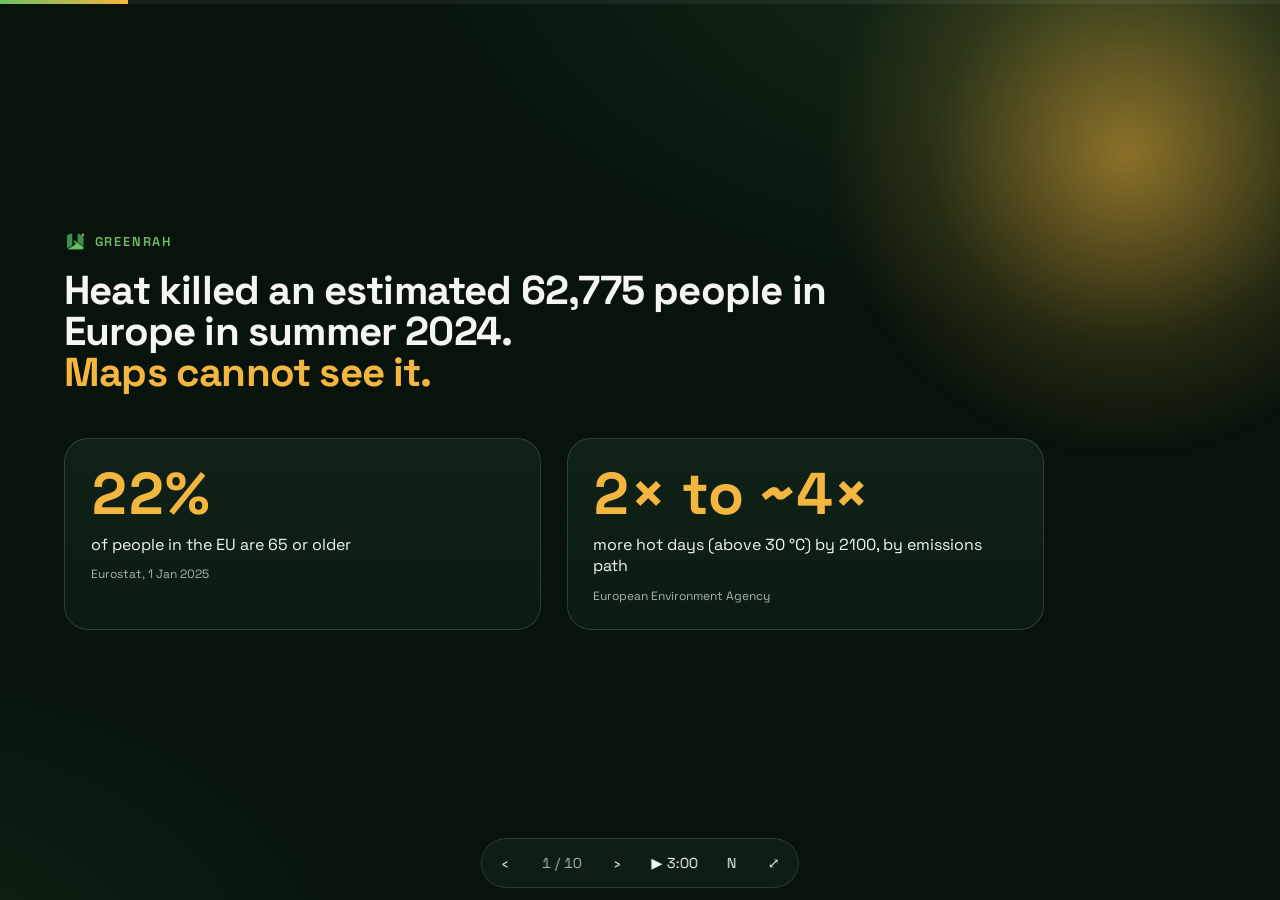
==== commit c817d8d3: "Update the hook, competition, City Insights, and the ask. Open on the 2024 heat-death figure, compar" ====
--- a/index.html
+++ b/index.html
@@ -19,11 +19,10 @@
   <div class="sun" aria-hidden="true"></div>
   <div class="wrap">
     <p class="kicker r1"><img src="assets/greenrah-icon.png" alt="" class="mini-logo"> GreenRah</p>
-    <h1 class="r2">Winter is coming.<br><span class="hot">But let's talk about heat.</span></h1>
-    <div class="stats">
-      <div class="stat r3"><b class="count" data-to="62775">62,775</b><span>estimated heat-related deaths in Europe, summer 2024</span><small>Nature Medicine, 2025 · 32 countries</small></div>
-      <div class="stat r4"><b class="count" data-to="22" data-suffix="%">22%</b><span>of people in the EU are 65 or older</span><small>Eurostat, 1 Jan 2025</small></div>
-      <div class="stat r5"><b>2× to ~4×</b><span>more hot days (above 30&nbsp;°C) by 2100, by emissions path</span><small>European Environment Agency</small></div>
+    <h1 class="r2">Heat killed an estimated 62,775 people in Europe in summer 2024.<br><span class="hot">Maps cannot see it.</span></h1>
+    <div class="stats stats-two">
+      <div class="stat r3"><b class="count" data-to="22" data-suffix="%">22%</b><span>of people in the EU are 65 or older</span><small>Eurostat, 1 Jan 2025</small></div>
+      <div class="stat r4"><b>2× to ~4×</b><span>more hot days (above 30&nbsp;°C) by 2100, by emissions path</span><small>European Environment Agency</small></div>
     </div>
   </div>
 </section>
@@ -203,58 +202,128 @@
 <section class="slide s-comp" data-id="competition" aria-label="Competition">
   <div class="wrap">
     <p class="kicker r1">Competition</p>
-    <h2 class="r2">We're not the first. <span class="cool">We add the weather and the route.</span></h2>
-    <div class="table r3" role="table">
-      <div class="tr th" role="row"><span role="columnheader"></span><span role="columnheader">Google Maps</span><span role="columnheader">ShadeMap</span><span role="columnheader" class="us">GreenRah</span></div>
-      <div class="tr" role="row"><span role="cell">Walking route</span><span role="cell" class="y">✓</span><span role="cell" class="n">✕</span><span role="cell" class="y us">✓</span></div>
-      <div class="tr" role="row"><span role="cell">Shade and sun</span><span role="cell" class="n">✕</span><span role="cell" class="y">✓ shadows only</span><span role="cell" class="y us">✓</span></div>
-      <div class="tr" role="row"><span role="cell">Live weather in the route</span><span role="cell" class="n">✕</span><span role="cell" class="n">✕</span><span role="cell" class="y us">✓</span></div>
-      <div class="tr" role="row"><span role="cell">Gentle, step-free walk</span><span role="cell" class="n">✕</span><span role="cell" class="n">✕</span><span role="cell" class="y us">✓</span></div>
-    </div>
-    <p class="foot r4">Built for drivers, Google Maps ignores shade and route stress. ShadeMap shows shadows but does not route. Based on public features, Oct 2026.</p>
+    <h2 class="r2 comp-title"><span class="full">Some apps show shade. Some show weather. <span class="cool">Only GreenRah uses both to choose your route.</span></span><span class="short">Only GreenRah uses shade and weather <span class="cool">to choose your route.</span></span></h2>
+    <div class="cmp-scroll r3">
+      <div class="cmp" role="table" aria-label="How walking apps compare">
+        <div class="tr th" role="row">
+          <span role="columnheader"></span>
+          <span role="columnheader">Google Maps</span>
+          <span role="columnheader">ShadeMap</span>
+          <span role="columnheader">ALKOO</span>
+          <span role="columnheader">Komoot</span>
+          <span role="columnheader" class="us"><i class="ico" data-icon="leaf"></i> GreenRah</span>
+        </div>
+        <div class="tr" role="row">
+          <span role="cell">Walking route</span>
+          <span role="cell" class="y">✓</span>
+          <span role="cell" class="no">✕</span>
+          <span role="cell" class="y">✓</span>
+          <span role="cell" class="y">✓</span>
+          <span role="cell" class="y us">✓</span>
+        </div>
+        <div class="tr" role="row">
+          <span role="cell">Shade &amp; sun</span>
+          <span role="cell" class="no">✕</span>
+          <span role="cell" class="part"><i class="ring" aria-hidden="true"></i><small>shadows only</small></span>
+          <span role="cell" class="y">✓</span>
+          <span role="cell" class="no">✕</span>
+          <span role="cell" class="y us">✓</span>
+        </div>
+        <div class="tr" role="row">
+          <span role="cell">Weather changes route</span>
+          <span role="cell" class="no">✕</span>
+          <span role="cell" class="no">✕</span>
+          <span role="cell" class="part"><i class="ring" aria-hidden="true"></i><small>info only</small></span>
+          <span role="cell" class="part"><i class="ring" aria-hidden="true"></i><small>info only</small></span>
+          <span role="cell" class="y us">✓</span>
+        </div>
+        <div class="tr" role="row">
+          <span role="cell">Gentle, step-free</span>
+          <span role="cell" class="no">✕</span>
+          <span role="cell" class="no">✕</span>
+          <span role="cell" class="part"><i class="ring" aria-hidden="true"></i><small>graph only</small></span>
+          <span role="cell" class="part"><i class="ring" aria-hidden="true"></i><small>profile only</small></span>
+          <span role="cell" class="y us">✓</span>
+        </div>
+      </div>
+    </div>
+    <p class="foot r4">Shade apps show shade. Weather apps show forecasts. Only GreenRah uses both to choose the route. Based on public features, Oct 2026.</p>
   </div>
 </section>
 
 <!-- 9 BUSINESS -->
-<section class="slide s-biz" data-id="business" aria-label="Business model">
-  <div class="wrap grid2">
-    <div>
-      <p class="kicker r1">Business model</p>
-      <h2 class="r2">Free to walk. <span class="cool">Cities pay for insight.</span></h2>
-      <div class="plans r3">
-        <div class="plan-card"><b>Free</b><span>No ads. Every walk.</span><em class="live">Live</em></div>
-        <div class="plan-card"><b>€1.99 / mo</b><span>Health: steps, km</span><em>Planned</em></div>
-        <div class="plan-card main"><b>City Insights</b><span>Dashboard for mayors and decision makers</span><em>Main business</em></div>
-      </div>
-      <p class="foot r4"><i class="ico" data-icon="shield-check"></i> Estonian company · strict GDPR compliance</p>
-    </div>
-    <div class="dash r3" aria-label="City Insights example">
-      <div class="dash-head"><b>City Insights</b><small>example</small></div>
-      <ul class="dash-list"><li><i class="ico" data-icon="trees"></i> Where to plant trees</li><li><i class="ico" data-icon="walk"></i> Where people walk for shade</li><li><i class="ico" data-icon="coin-euro"></i> How heat hurts local shops</li></ul>
-      <div class="shopday">
-        <small>A shop open 09:00 to 19:00, on a hot summer day</small>
-        <div class="hours"><i style="--s:0;--e:4" class="ok"></i><i style="--s:4;--e:8" class="avoid"></i><i style="--s:8;--e:10" class="ok2"></i></div>
-        <div class="ticks"><span>09</span><span>13</span><span>17</span><span>19</span></div>
-        <p>People avoid 13:00 to 17:00. Afternoon customers only come <b>17:00 to 19:00</b>.</p>
-      </div>
+<section class="slide s-biz" data-id="business" aria-label="City Insights">
+  <div class="wrap insights">
+    <div>
+      <p class="kicker r1">City Insights</p>
+      <h2 class="r2">City Insights: where it's hot, where people walk, where to act.</h2>
+      <div class="kpis r3">
+        <article class="kpi"><b><span class="count" data-to="82">82</span>%</b><span>of trips chose the cool route</span></article>
+        <article class="kpi"><b>38%</b><span>mean shade on routes (mean peak UTCI 28.4)</span></article>
+        <article class="kpi"><b><span class="count" data-to="18">18</span>%</b><span>of trips asked for accessible routes</span></article>
+        <article class="kpi"><b>−8.7 pts</b><span>cool-route share on heatwave days</span></article>
+      </div>
+      <p class="foot r4">From walking trips, not surveys. 24-hour delay. No personal data. Cells ≥15 users.</p>
+    </div>
+    <div class="citypanel r3" aria-label="Stylized Lisbon demand map, example">
+      <div class="tabs" role="tablist" aria-label="City Insights views">
+        <span role="tab" aria-selected="true">Mayor</span>
+        <span role="tab" aria-selected="false">Climate</span>
+        <span role="tab" aria-selected="false">Mobility</span>
+      </div>
+      <div class="maprow">
+        <svg class="lisbon" viewBox="0 0 320 250" role="img" aria-label="Stylized Lisbon: green cells show where people walk">
+          <rect width="320" height="250" fill="#0c1a12"/>
+          <path d="M0 168 C40 150 70 188 120 176 C170 164 190 198 240 186 C275 178 300 196 320 188 L320 250 L0 250Z" fill="#14344c"/>
+          <path d="M0 196 C90 182 150 214 230 200 C270 194 300 208 320 204" fill="none" stroke="#2a6a90" stroke-width="3"/>
+          <g fill="#1e4a32">
+            <rect x="18" y="18" width="36" height="28" rx="5"/><rect x="60" y="18" width="36" height="28" rx="5"/><rect x="102" y="18" width="36" height="28" rx="5"/><rect x="144" y="22" width="36" height="28" rx="5"/><rect x="186" y="28" width="36" height="28" rx="5"/><rect x="228" y="36" width="36" height="28" rx="5"/>
+            <rect x="18" y="54" width="36" height="28" rx="5"/><rect x="60" y="54" width="36" height="28" rx="5"/><rect x="102" y="52" width="36" height="28" rx="5"/><rect x="144" y="56" width="36" height="28" rx="5"/><rect x="186" y="62" width="36" height="28" rx="5"/><rect x="228" y="70" width="36" height="28" rx="5"/>
+            <rect x="18" y="90" width="36" height="28" rx="5"/><rect x="60" y="90" width="36" height="28" rx="5"/><rect x="102" y="88" width="36" height="28" rx="5"/><rect x="144" y="92" width="36" height="28" rx="5"/><rect x="186" y="98" width="36" height="28" rx="5"/>
+            <rect x="22" y="126" width="36" height="28" rx="5"/><rect x="64" y="126" width="36" height="28" rx="5"/><rect x="106" y="124" width="36" height="28" rx="5"/><rect x="148" y="128" width="36" height="28" rx="5"/>
+          </g>
+          <g>
+            <rect x="102" y="52" width="36" height="28" rx="5" fill="#6fbe63"/><rect x="144" y="56" width="36" height="28" rx="5" fill="#8fd184"/><rect x="60" y="90" width="36" height="28" rx="5" fill="#3f8f4e"/><rect x="102" y="88" width="36" height="28" rx="5" fill="#6fbe63"/><rect x="144" y="92" width="36" height="28" rx="5" fill="#2f6d3c"/><rect x="64" y="126" width="36" height="28" rx="5" fill="#8fd184"/><rect x="106" y="124" width="36" height="28" rx="5" fill="#6fbe63"/>
+            <rect x="186" y="62" width="36" height="28" rx="5" fill="#e07a3d"/><rect x="228" y="70" width="36" height="28" rx="5" fill="#ef5a46"/><rect x="186" y="98" width="36" height="28" rx="5" fill="#f4b63f"/><rect x="148" y="128" width="36" height="28" rx="5" fill="#e07a3d"/>
+          </g>
+          <text x="16" y="242" fill="#9eb4c4" font-size="11" font-family="Space Grotesk, sans-serif">Tagus</text>
+          <text x="250" y="22" fill="#c5d4c4" font-size="11" font-family="Space Grotesk, sans-serif">Lisbon</text>
+        </svg>
+        <div class="plant">
+          <p>Top 5 streets to plant trees <em>example</em></p>
+          <ol>
+            <li><i class="ico" data-icon="trees"></i> Rua Augusta</li>
+            <li><i class="ico" data-icon="trees"></i> Rua da Prata</li>
+            <li><i class="ico" data-icon="trees"></i> Av. Almirante Reis</li>
+            <li><i class="ico" data-icon="trees"></i> Calçada do Combro</li>
+            <li><i class="ico" data-icon="trees"></i> Rua do Alecrim</li>
+          </ol>
+        </div>
+      </div>
+      <div class="heatkey" aria-hidden="true"><span>Walk demand</span><i class="demand"></i><span>Heat</span><i class="heat"></i></div>
     </div>
   </div>
 </section>
 
 <!-- 10 CLOSE -->
 <section class="slide s-close" data-id="close" aria-label="Founder and call to action">
-  <div class="wrap grid2">
-    <div>
-      <div class="founder r1"><img src="assets/yousef-320.jpg" alt="Yousef Ebrahimi"><div><b>Yousef Ebrahimi</b><span>Founder · data analyst<br>10 years in digital marketing, SEO and data analytics</span></div></div>
-      <h2 class="r2">Install it free.<br><span class="cool">The cooler way.</span></h2>
-      <div class="ctas r3">
-        <a class="cta" href="https://greenrah.com/app" target="_blank" rel="noopener"><i class="ico" data-icon="world"></i> Web app · greenrah.com/app <em class="live">Live</em></a>
-        <a class="cta" href="https://play.google.com/store/apps/details?id=com.greenrah.app" target="_blank" rel="noopener"><i class="ico" data-icon="brand-android"></i> Android · Google Play <em class="live">Live</em></a>
-        <span class="cta muted"><i class="ico" data-icon="brand-apple"></i> iPhone <em>Very soon</em></span>
-      </div>
-      <p class="partners r4">Urban mobility teams and cities: <b>let's run a pilot together.</b></p>
-    </div>
-    <div class="qr-box r3"><div id="qr" aria-label="QR code to greenrah.com/app"></div><small>Scan to open GreenRah</small><img src="assets/greenrah-logo-dark.png" alt="GreenRah" class="logo-full"></div>
+  <div class="wrap grid2 close-grid">
+    <div>
+      <h2 class="r2">Live in Lisbon. <span class="cool">Ready for your city.</span></h2>
+      <div class="founder r1"><img src="assets/yousef-320.jpg" alt="Yousef Ebrahimi"><div><b>Yousef</b><span>Founder and data analyst. 10 years in data analytics, SEO and digital marketing.</span></div></div>
+      <div class="asks r3">
+        <div class="ask"><b>For cities</b><span>6-month pilot in one district. City Insights dashboard included.</span></div>
+        <div class="ask"><b>For investors</b><span>We're raising our first round. Open to talk.</span></div>
+      </div>
+      <p class="proof r4">Live now: web app + Android. Across Europe and Great Britain, 2,000+ cities. iPhone coming.</p>
+      <p class="tagline">The cooler way.</p>
+    </div>
+    <div class="qr-box r3">
+      <img src="assets/greenrah-logo-white.png" alt="GreenRah" class="logo-full logo-white">
+      <div id="qr" aria-label="QR code to email GreenRah about a pilot"></div>
+      <b>Scan to talk to us</b>
+      <a class="mail" href="mailto:contact@greenrah.com?subject=GreenRah%20pilot">contact@greenrah.com</a>
+    </div>
   </div>
 </section>
 
--- a/css/q.css
+++ b/css/q.css
@@ -354,5 +354,91 @@
   .duo .phone{width:min(260px,62vw)}
   .phone-real{width:min(240px,58vw)}
   .s-heat .stage3d{width:min(72vw,calc(46vh * 573 / 946));justify-self:center}
-  .s-access .result{width:min(70vw,calc(34vh * 568 / 796))}}
-}
+  .s-access .result{width:min(70vw,calc(34vh * 568 / 796))}
+}
+
+/* Slides 1, 8, 9, 10 */
+.s-hook h1{font-size:clamp(1.55rem,3.15vw,3.15rem);max-width:22em}
+.stats-two{grid-template-columns:1fr 1fr;max-width:980px}
+.comp-title{font-size:clamp(1.35rem,2.35vw,2.45rem);max-width:22em}
+.comp-title .short{display:none}
+.cmp-scroll{margin-top:1.1rem;overflow-x:auto;-webkit-overflow-scrolling:touch}
+.cmp{min-width:760px;background:#10281b;border:1px solid rgba(244,247,239,.1);border-radius:22px;overflow:hidden}
+.cmp .tr{display:grid;grid-template-columns:1.25fr repeat(5,1fr);align-items:stretch}
+.cmp .tr span{display:flex;flex-direction:column;align-items:center;justify-content:center;gap:.15rem;text-align:center;padding:.65rem .35rem;border-top:1px solid rgba(244,247,239,.1);font-size:clamp(.78rem,.95vw,1.05rem);background:transparent;font-weight:500;color:var(--text)}
+.cmp .tr span:first-child{align-items:flex-start;text-align:left;padding-left:.9rem;position:sticky;left:0;background:#10281b;z-index:1;font-weight:600}
+.cmp .th span{border-top:0;text-transform:uppercase;letter-spacing:.06em;color:#8ea392;font-size:clamp(.62rem,.72vw,.78rem);font-weight:650;min-height:3rem}
+.cmp .y{color:var(--cool);font-weight:700;font-size:1.2em}
+.cmp .no{color:#8b9988;font-weight:700;font-size:1.05em}
+.cmp .us{background:rgba(111,190,99,.16)}
+.cmp .th .us{color:var(--cool);flex-direction:row;gap:.35rem}
+.cmp .th .us .ico{color:var(--cool)}
+.ring{width:.78em;height:.78em;border:2px solid #9aa898;border-radius:50%;display:block}
+.cmp .part small{color:#8b9988;font-size:.68em;font-weight:500;line-height:1.15;letter-spacing:0}
+.s-biz h2{font-size:clamp(1.35rem,2.25vw,2.3rem);max-width:18em}
+.insights{display:grid;grid-template-columns:1.05fr .95fr;gap:clamp(1rem,2vw,2rem);align-items:center}
+.kpis{display:grid;grid-template-columns:1fr 1fr;gap:.65rem;margin-top:.9rem}
+.kpi{background:var(--surface);border:1px solid var(--line);border-radius:18px;padding:.8rem .95rem}
+.kpi b{display:block;font-size:clamp(1.65rem,2.7vw,2.7rem);color:var(--hot);line-height:1;font-variant-numeric:tabular-nums;font-weight:700;white-space:nowrap}
+.kpi b .count{display:inline}
+.kpi > span{display:block;margin-top:.35rem;color:var(--muted);font-size:clamp(.78rem,.95vw,.98rem);line-height:1.3}
+.citypanel{background:#0e2218;border:1px solid var(--line);border-radius:24px;padding:.85rem .95rem .95rem;display:grid;gap:.55rem}
+.tabs{display:flex;gap:.4rem}
+.tabs span{border:1px solid var(--line);border-radius:999px;padding:.28em .75em;font-size:.78rem;color:var(--muted);font-weight:600}
+.tabs span[aria-selected="true"]{background:var(--cool);color:#07130b;border-color:transparent}
+.maprow{display:grid;grid-template-columns:1.2fr .95fr;gap:.7rem;align-items:center}
+.lisbon{width:100%;height:auto;border-radius:14px;display:block}
+.plant p{font-size:.8rem;font-weight:700;margin-bottom:.3rem;line-height:1.3}
+.plant em{font-style:normal;font-weight:600;color:var(--hot);font-size:.68rem;letter-spacing:.04em;text-transform:uppercase;margin-left:.3rem}
+.plant ol{list-style:none;display:grid;gap:.22rem;font-size:.8rem}
+.plant li{display:flex;align-items:center;gap:.35rem}
+.plant .ico{color:var(--cool)}
+.heatkey{display:flex;align-items:center;gap:.4rem;font-size:.7rem;color:var(--muted)}
+.heatkey i{height:8px;border-radius:99px;flex:1;display:block}
+.heatkey .demand{background:linear-gradient(90deg,#1e4a32,#6fbe63)}
+.heatkey .heat{background:linear-gradient(90deg,#f4b63f,#ef5a46)}
+.s-close h2{font-size:clamp(1.7rem,3vw,3.05rem)}
+.asks{display:grid;gap:.6rem;margin-top:.9rem}
+.ask{background:var(--surface);border:1px solid var(--line);border-radius:16px;padding:.75rem .95rem}
+.ask b{display:block;color:var(--cool);font-size:1rem}
+.ask span{display:block;margin-top:.15rem;color:var(--muted);font-size:clamp(.86rem,1.02vw,1.02rem);line-height:1.35}
+.proof{margin-top:.9rem;font-size:clamp(.88rem,1.05vw,1.08rem)}
+.tagline{margin-top:.45rem;color:var(--cool);font-weight:700;font-size:clamp(1.15rem,1.6vw,1.45rem)}
+.logo-white{width:min(280px,100%);height:auto;margin-bottom:.15rem}
+.qr-box b{font-size:1rem}
+.qr-box .mail{color:var(--cool);font-size:.95rem;text-decoration:none}
+.s-close .founder{margin-top:.85rem;margin-bottom:.15rem}
+@media (max-width:1000px),(orientation:portrait){
+  .s-hook h1{font-size:clamp(1.32rem,6vw,1.8rem)}
+  .stats-two{grid-template-columns:1fr;max-width:none}
+  .comp-title .full{display:none}
+  .comp-title .short{display:inline}
+  .comp-title{font-size:clamp(1.32rem,5.5vw,1.7rem);max-width:none}
+  .cmp{min-width:0;width:100%}
+  .cmp .tr{grid-template-columns:1.2fr repeat(5,.82fr)}
+  .cmp .tr span{font-size:.58rem;padding:.42rem .08rem}
+  .cmp .th span{font-size:.46rem;letter-spacing:.02em;min-height:2.4rem;line-height:1.15;white-space:normal}
+  .cmp .part small{font-size:.62em}
+  .insights{grid-template-columns:1fr}
+  .maprow{grid-template-columns:1fr}
+  .s-close h2{font-size:clamp(1.55rem,7vw,2rem)}
+  .logo-white{width:min(180px,52vw)}
+  .s-biz .kpis{gap:.4rem;margin-top:.45rem}
+  .s-biz .kpi{padding:.45rem .65rem}
+  .s-biz .kpi b{font-size:1.45rem}
+  .s-biz .kpi > span{font-size:.72rem;margin-top:.15rem}
+  .s-biz .foot{margin-top:.55rem}
+  .s-biz .citypanel{padding:.5rem;gap:.35rem}
+  .s-biz .lisbon{max-height:132px;width:auto;margin:0 auto}
+  .s-biz .plant p,.s-biz .plant li{font-size:.72rem}
+  .s-biz .plant ol{gap:.12rem}
+  .insights{gap:.5rem}
+  .s-close .grid2{gap:.7rem}
+  .s-close .qr-box{gap:.35rem;padding:.7rem}
+  .s-close #qr{width:128px;padding:8px}
+  .s-close .asks{gap:.35rem;margin-top:.45rem}
+  .s-close .ask{padding:.5rem .7rem}
+  .s-close .proof{margin-top:.45rem}
+  .s-close .founder{margin-top:.4rem}
+  .s-close .founder img{width:56px;height:56px}
+}
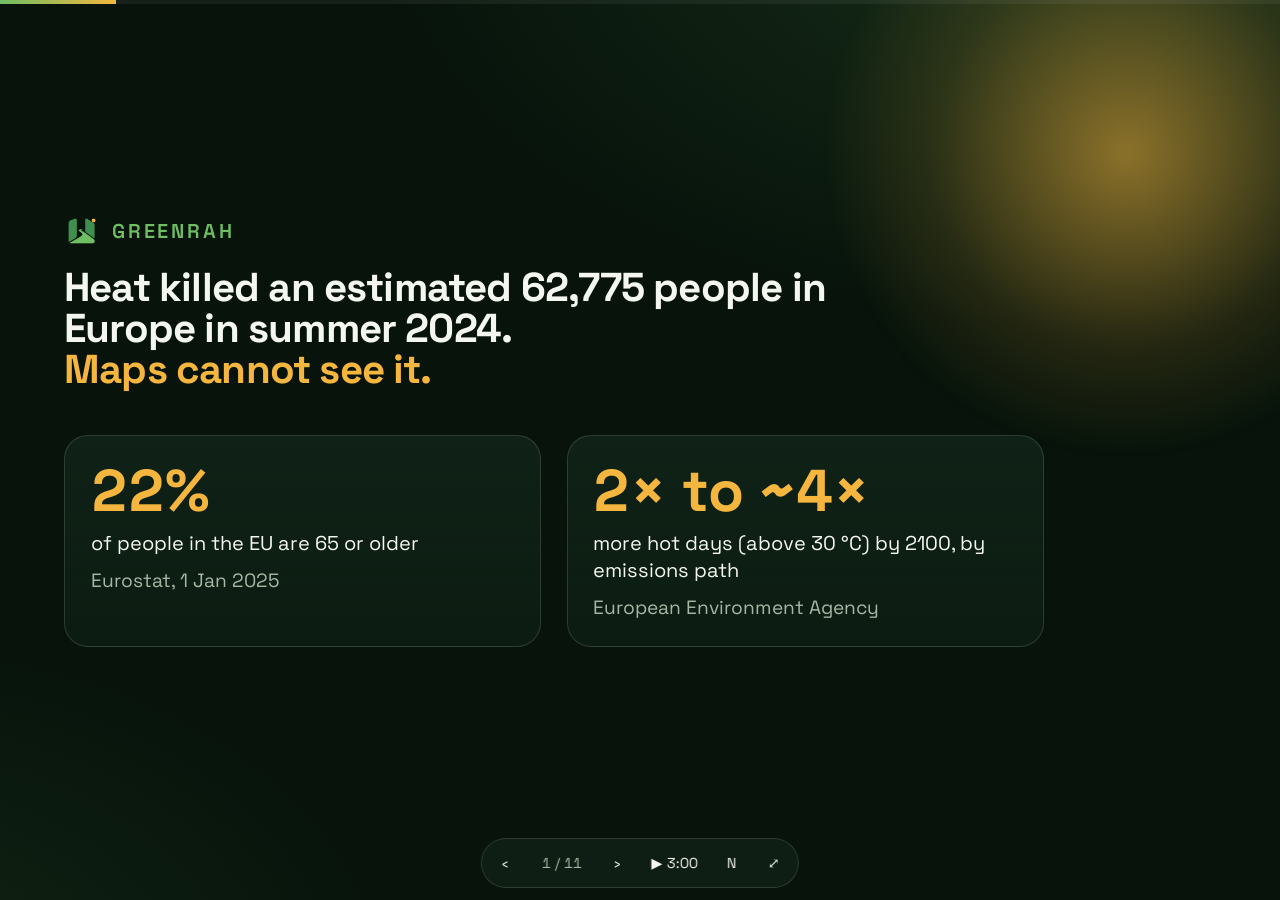
==== commit c9fc4df8: "Fix cached styles and rebuild the last slides. Cache-bust CSS and JavaScript so Pages cannot mix a n" ====
--- a/index.html
+++ b/index.html
@@ -8,7 +8,7 @@
 <meta name="theme-color" content="#07130b">
 <title>GreenRah: The cooler way. 3-minute pitch</title>
 <link rel="icon" href="assets/greenrah-icon.png">
-<link rel="stylesheet" href="css/q.css">
+<link rel="stylesheet" href="css/q.css?v=20261016f">
 </head>
 <body>
 <div class="progress" aria-hidden="true"><i id="bar"></i></div>
@@ -202,127 +202,117 @@
 <section class="slide s-comp" data-id="competition" aria-label="Competition">
   <div class="wrap">
     <p class="kicker r1">Competition</p>
-    <h2 class="r2 comp-title"><span class="full">Some apps show shade. Some show weather. <span class="cool">Only GreenRah uses both to choose your route.</span></span><span class="short">Only GreenRah uses shade and weather <span class="cool">to choose your route.</span></span></h2>
+    <h2 class="r2">Some apps show shade. Some show weather. <span class="cool">Only GreenRah uses both.</span></h2>
     <div class="cmp-scroll r3">
-      <div class="cmp" role="table" aria-label="How walking apps compare">
-        <div class="tr th" role="row">
-          <span role="columnheader"></span>
-          <span role="columnheader">Google Maps</span>
-          <span role="columnheader">ShadeMap</span>
-          <span role="columnheader">ALKOO</span>
-          <span role="columnheader">Komoot</span>
-          <span role="columnheader" class="us"><i class="ico" data-icon="leaf"></i> GreenRah</span>
-        </div>
-        <div class="tr" role="row">
-          <span role="cell">Walking route</span>
-          <span role="cell" class="y">✓</span>
-          <span role="cell" class="no">✕</span>
-          <span role="cell" class="y">✓</span>
-          <span role="cell" class="y">✓</span>
-          <span role="cell" class="y us">✓</span>
-        </div>
-        <div class="tr" role="row">
-          <span role="cell">Shade &amp; sun</span>
-          <span role="cell" class="no">✕</span>
-          <span role="cell" class="part"><i class="ring" aria-hidden="true"></i><small>shadows only</small></span>
-          <span role="cell" class="y">✓</span>
-          <span role="cell" class="no">✕</span>
-          <span role="cell" class="y us">✓</span>
-        </div>
-        <div class="tr" role="row">
-          <span role="cell">Weather changes route</span>
-          <span role="cell" class="no">✕</span>
-          <span role="cell" class="no">✕</span>
-          <span role="cell" class="part"><i class="ring" aria-hidden="true"></i><small>info only</small></span>
-          <span role="cell" class="part"><i class="ring" aria-hidden="true"></i><small>info only</small></span>
-          <span role="cell" class="y us">✓</span>
-        </div>
-        <div class="tr" role="row">
-          <span role="cell">Gentle, step-free</span>
-          <span role="cell" class="no">✕</span>
-          <span role="cell" class="no">✕</span>
-          <span role="cell" class="part"><i class="ring" aria-hidden="true"></i><small>graph only</small></span>
-          <span role="cell" class="part"><i class="ring" aria-hidden="true"></i><small>profile only</small></span>
-          <span role="cell" class="y us">✓</span>
-        </div>
-      </div>
+      <table class="cmp">
+        <caption class="sr">How walking apps compare, October 2026</caption>
+        <thead>
+          <tr>
+            <th scope="col"></th>
+            <th scope="col">Google Maps</th>
+            <th scope="col">ShadeMap</th>
+            <th scope="col">ALKOO</th>
+            <th scope="col">Komoot</th>
+            <th scope="col" class="us"><i class="ico" data-icon="leaf"></i> GreenRah</th>
+          </tr>
+        </thead>
+        <tbody>
+          <tr>
+            <th scope="row">Walking route</th>
+            <td class="y">✓</td>
+            <td class="no">✕</td>
+            <td class="y">✓</td>
+            <td class="y">✓</td>
+            <td class="y us">✓</td>
+          </tr>
+          <tr>
+            <th scope="row">Shade &amp; sun</th>
+            <td class="no">✕</td>
+            <td class="part"><i class="ring" aria-hidden="true"></i><small>shadows only</small></td>
+            <td class="y">✓</td>
+            <td class="no">✕</td>
+            <td class="y us">✓</td>
+          </tr>
+          <tr>
+            <th scope="row">Weather changes route</th>
+            <td class="no">✕</td>
+            <td class="no">✕</td>
+            <td class="part"><i class="ring" aria-hidden="true"></i><small>info only</small></td>
+            <td class="part"><i class="ring" aria-hidden="true"></i><small>info only</small></td>
+            <td class="y us">✓</td>
+          </tr>
+          <tr>
+            <th scope="row">Gentle, step-free</th>
+            <td class="no">✕</td>
+            <td class="no">✕</td>
+            <td class="part"><i class="ring" aria-hidden="true"></i><small>graph only</small></td>
+            <td class="part"><i class="ring" aria-hidden="true"></i><small>profile only</small></td>
+            <td class="y us">✓</td>
+          </tr>
+        </tbody>
+      </table>
     </div>
     <p class="foot r4">Shade apps show shade. Weather apps show forecasts. Only GreenRah uses both to choose the route. Based on public features, Oct 2026.</p>
   </div>
 </section>
 
-<!-- 9 BUSINESS -->
-<section class="slide s-biz" data-id="business" aria-label="City Insights">
-  <div class="wrap insights">
-    <div>
-      <p class="kicker r1">City Insights</p>
-      <h2 class="r2">City Insights: where it's hot, where people walk, where to act.</h2>
-      <div class="kpis r3">
-        <article class="kpi"><b><span class="count" data-to="82">82</span>%</b><span>of trips chose the cool route</span></article>
-        <article class="kpi"><b>38%</b><span>mean shade on routes (mean peak UTCI 28.4)</span></article>
-        <article class="kpi"><b><span class="count" data-to="18">18</span>%</b><span>of trips asked for accessible routes</span></article>
-        <article class="kpi"><b>−8.7 pts</b><span>cool-route share on heatwave days</span></article>
-      </div>
-      <p class="foot r4">From walking trips, not surveys. 24-hour delay. No personal data. Cells ≥15 users.</p>
-    </div>
-    <div class="citypanel r3" aria-label="Stylized Lisbon demand map, example">
-      <div class="tabs" role="tablist" aria-label="City Insights views">
-        <span role="tab" aria-selected="true">Mayor</span>
-        <span role="tab" aria-selected="false">Climate</span>
-        <span role="tab" aria-selected="false">Mobility</span>
-      </div>
-      <div class="maprow">
-        <svg class="lisbon" viewBox="0 0 320 250" role="img" aria-label="Stylized Lisbon: green cells show where people walk">
-          <rect width="320" height="250" fill="#0c1a12"/>
-          <path d="M0 168 C40 150 70 188 120 176 C170 164 190 198 240 186 C275 178 300 196 320 188 L320 250 L0 250Z" fill="#14344c"/>
-          <path d="M0 196 C90 182 150 214 230 200 C270 194 300 208 320 204" fill="none" stroke="#2a6a90" stroke-width="3"/>
-          <g fill="#1e4a32">
-            <rect x="18" y="18" width="36" height="28" rx="5"/><rect x="60" y="18" width="36" height="28" rx="5"/><rect x="102" y="18" width="36" height="28" rx="5"/><rect x="144" y="22" width="36" height="28" rx="5"/><rect x="186" y="28" width="36" height="28" rx="5"/><rect x="228" y="36" width="36" height="28" rx="5"/>
-            <rect x="18" y="54" width="36" height="28" rx="5"/><rect x="60" y="54" width="36" height="28" rx="5"/><rect x="102" y="52" width="36" height="28" rx="5"/><rect x="144" y="56" width="36" height="28" rx="5"/><rect x="186" y="62" width="36" height="28" rx="5"/><rect x="228" y="70" width="36" height="28" rx="5"/>
-            <rect x="18" y="90" width="36" height="28" rx="5"/><rect x="60" y="90" width="36" height="28" rx="5"/><rect x="102" y="88" width="36" height="28" rx="5"/><rect x="144" y="92" width="36" height="28" rx="5"/><rect x="186" y="98" width="36" height="28" rx="5"/>
-            <rect x="22" y="126" width="36" height="28" rx="5"/><rect x="64" y="126" width="36" height="28" rx="5"/><rect x="106" y="124" width="36" height="28" rx="5"/><rect x="148" y="128" width="36" height="28" rx="5"/>
-          </g>
-          <g>
-            <rect x="102" y="52" width="36" height="28" rx="5" fill="#6fbe63"/><rect x="144" y="56" width="36" height="28" rx="5" fill="#8fd184"/><rect x="60" y="90" width="36" height="28" rx="5" fill="#3f8f4e"/><rect x="102" y="88" width="36" height="28" rx="5" fill="#6fbe63"/><rect x="144" y="92" width="36" height="28" rx="5" fill="#2f6d3c"/><rect x="64" y="126" width="36" height="28" rx="5" fill="#8fd184"/><rect x="106" y="124" width="36" height="28" rx="5" fill="#6fbe63"/>
-            <rect x="186" y="62" width="36" height="28" rx="5" fill="#e07a3d"/><rect x="228" y="70" width="36" height="28" rx="5" fill="#ef5a46"/><rect x="186" y="98" width="36" height="28" rx="5" fill="#f4b63f"/><rect x="148" y="128" width="36" height="28" rx="5" fill="#e07a3d"/>
-          </g>
-          <text x="16" y="242" fill="#9eb4c4" font-size="11" font-family="Space Grotesk, sans-serif">Tagus</text>
-          <text x="250" y="22" fill="#c5d4c4" font-size="11" font-family="Space Grotesk, sans-serif">Lisbon</text>
-        </svg>
-        <div class="plant">
-          <p>Top 5 streets to plant trees <em>example</em></p>
-          <ol>
-            <li><i class="ico" data-icon="trees"></i> Rua Augusta</li>
-            <li><i class="ico" data-icon="trees"></i> Rua da Prata</li>
-            <li><i class="ico" data-icon="trees"></i> Av. Almirante Reis</li>
-            <li><i class="ico" data-icon="trees"></i> Calçada do Combro</li>
-            <li><i class="ico" data-icon="trees"></i> Rua do Alecrim</li>
-          </ol>
-        </div>
-      </div>
-      <div class="heatkey" aria-hidden="true"><span>Walk demand</span><i class="demand"></i><span>Heat</span><i class="heat"></i></div>
-    </div>
-  </div>
-</section>
-
-<!-- 10 CLOSE -->
+<!-- 9 CITY INSIGHTS -->
+<section class="slide s-biz" data-id="insights" aria-label="City Insights">
+  <div class="wrap">
+    <p class="kicker r1">City Insights</p>
+    <h2 class="r2">City Insights: answers for mayors</h2>
+    <p class="lead sub r3">A dashboard built from real walking trips, so cities can act on heat.</p>
+    <ul class="qgrid r3">
+      <li>Where is walking too hot, and when?</li>
+      <li>Where do people actually walk?</li>
+      <li>Do people choose cooler routes, especially on heatwave days?</li>
+      <li>Where are the gaps in water, toilets, shade and green space?</li>
+      <li>Which neighbourhoods and groups are left out?</li>
+      <li>Did a tree-planting or shade project help?</li>
+    </ul>
+    <p class="helps r4"><b>How it helps.</b> Plan trees and shade, support local shops on hot streets, measure impact.</p>
+    <p class="foot r4">Aggregated, anonymous, GDPR-compliant. No personal data.</p>
+  </div>
+</section>
+
+<!-- 10 BUSINESS MODEL -->
+<section class="slide s-model" data-id="model" aria-label="Business model">
+  <div class="wrap">
+    <p class="kicker r1">Business model</p>
+    <h2 class="r2">Free to walk. <span class="cool">Paid where it helps a city.</span></h2>
+    <div class="prices r3">
+      <article class="price">
+        <h3>Free app</h3>
+        <p>No ads. The walk is free.</p>
+      </article>
+      <article class="price">
+        <h3>Premium</h3>
+        <p class="eur">EUR 1.99/month</p>
+        <p>Health features: steps, km.</p>
+      </article>
+      <article class="price main">
+        <h3>City Insights</h3>
+        <p class="eur">EUR 6k / city / year</p>
+        <p>For municipalities. Consultant heat studies cost EUR 15k–80k.</p>
+      </article>
+    </div>
+    <p class="proof r4">Live now: web app + Android. Across Europe and Great Britain, 2,000+ cities. iPhone coming.</p>
+  </div>
+</section>
+
+<!-- 11 CLOSE -->
 <section class="slide s-close" data-id="close" aria-label="Founder and call to action">
   <div class="wrap grid2 close-grid">
     <div>
-      <h2 class="r2">Live in Lisbon. <span class="cool">Ready for your city.</span></h2>
-      <div class="founder r1"><img src="assets/yousef-320.jpg" alt="Yousef Ebrahimi"><div><b>Yousef</b><span>Founder and data analyst. 10 years in data analytics, SEO and digital marketing.</span></div></div>
-      <div class="asks r3">
-        <div class="ask"><b>For cities</b><span>6-month pilot in one district. City Insights dashboard included.</span></div>
-        <div class="ask"><b>For investors</b><span>We're raising our first round. Open to talk.</span></div>
-      </div>
-      <p class="proof r4">Live now: web app + Android. Across Europe and Great Britain, 2,000+ cities. iPhone coming.</p>
-      <p class="tagline">The cooler way.</p>
+      <h2 class="r2">Live in EU and GB. <span class="cool">Next can be your city.</span></h2>
+      <div class="founder r3"><img src="assets/yousef-320.jpg" alt="Yousef Ebrahimi"><div><b>Yousef</b><span>Founder and data analyst. 10 years in data analytics, SEO and digital marketing.</span></div></div>
+      <p class="tagline r4">The cooler way.</p>
     </div>
     <div class="qr-box r3">
       <img src="assets/greenrah-logo-white.png" alt="GreenRah" class="logo-full logo-white">
-      <div id="qr" aria-label="QR code to email GreenRah about a pilot"></div>
+      <div id="qr" aria-label="QR code to greenrah.com"></div>
       <b>Scan to talk to us</b>
-      <a class="mail" href="mailto:contact@greenrah.com?subject=GreenRah%20pilot">contact@greenrah.com</a>
+      <a class="mail" href="mailto:contact@greenrah.com">contact@greenrah.com</a>
     </div>
   </div>
 </section>
@@ -332,7 +322,7 @@
 <!-- HUD -->
 <nav class="hud" id="hud" aria-label="Controls">
   <button type="button" data-act="prev" aria-label="Previous">‹</button>
-  <span id="count">1 / 10</span>
+  <span id="count">1 / 11</span>
   <button type="button" data-act="next" aria-label="Next">›</button>
   <button type="button" data-act="auto" id="autoBtn" aria-pressed="false" title="Auto-advance, about 3 minutes (A)">▶ 3:00</button>
   <button type="button" data-act="notes" title="Speaker notes (N)">N</button>
@@ -345,9 +335,9 @@
 </aside>
 <div class="help" id="help" hidden><b>Keys</b> → / Space next · ← back · N notes · A auto 3:00 · F fullscreen · R replay demo · Home / End · ? help</div>
 <noscript><p class="noscript">This deck needs JavaScript.</p></noscript>
-<script src="js/qrcode.js"></script>
-<script src="js/icons.js"></script>
-<script src="js/notes.js"></script>
-<script src="js/q.js"></script>
+<script src="js/qrcode.js?v=20261016f"></script>
+<script src="js/icons.js?v=20261016f"></script>
+<script src="js/notes.js?v=20261016f"></script>
+<script src="js/q.js?v=20261016f"></script>
 </body>
 </html>
--- a/css/q.css
+++ b/css/q.css
@@ -34,14 +34,14 @@
 .slide.past{transform:translateX(-3%)}
 .wrap{width:min(1500px,100%);margin:auto}
 .grid2{display:grid;grid-template-columns:1.05fr .95fr;gap:clamp(1.5rem,4vw,5rem);align-items:center}
-.kicker{font-weight:600;letter-spacing:.14em;text-transform:uppercase;color:var(--cool);font-size:clamp(.8rem,1vw,1.05rem);display:flex;align-items:center;gap:.6em;margin-bottom:1.1rem}
+.kicker{font-weight:600;letter-spacing:.14em;text-transform:uppercase;color:var(--cool);font-size:clamp(1.25rem,1.55vw,1.5rem);display:flex;align-items:center;gap:.6em;margin-bottom:1.1rem}
 .kick-access{color:var(--access)}
 .mini-logo{width:1.8em;height:1.8em;border-radius:.4em}
 h1{font-size:var(--h1);line-height:1.02;font-weight:700;letter-spacing:-.02em}
 h2{font-size:var(--h2);line-height:1.06;font-weight:700;letter-spacing:-.015em}
 .lead{font-size:var(--lead);line-height:1.4;color:var(--muted);margin-top:1.3rem;max-width:34ch}
-.meta{margin-top:1.1rem;color:var(--muted);font-size:clamp(.9rem,1.15vw,1.2rem);line-height:1.45}
-.foot{margin-top:1.4rem;color:var(--muted);font-size:clamp(.85rem,1vw,1.05rem)}
+.meta{margin-top:1.1rem;color:var(--muted);font-size:clamp(1.25rem,1.5vw,1.55rem);line-height:1.45}
+.foot{margin-top:1.1rem;color:var(--muted);font-size:clamp(1.25rem,1.45vw,1.4rem);line-height:1.35}
 
 /* Reveal order on slide entry */
 .r1,.r2,.r3,.r4,.r5{opacity:0;transform:translateY(18px)}
@@ -56,8 +56,8 @@
 .stats{display:grid;grid-template-columns:repeat(3,1fr);gap:clamp(1rem,2vw,2rem);margin-top:clamp(2rem,5vh,4rem)}
 .stat{background:linear-gradient(180deg,var(--surface),rgba(16,34,23,.6));border:1px solid var(--line);border-radius:24px;padding:clamp(1rem,2vw,2rem)}
 .stat b{display:block;font-size:clamp(2.2rem,4.6vw,5rem);font-weight:700;color:var(--hot);line-height:1;font-variant-numeric:tabular-nums}
-.stat span{display:block;margin-top:.6rem;font-size:clamp(.95rem,1.25vw,1.35rem);line-height:1.35}
-.stat small{display:block;margin-top:.7rem;color:var(--muted);font-size:clamp(.75rem,.85vw,.9rem)}
+.stat span{display:block;margin-top:.6rem;font-size:clamp(1.25rem,1.55vw,1.6rem);line-height:1.35}
+.stat small{display:block;margin-top:.7rem;color:var(--muted);font-size:clamp(1.2rem,1.4vw,1.45rem)}
 
 /* 2 Problem */
 .cycle{display:inline-grid;vertical-align:bottom;color:var(--hot)}
@@ -65,7 +65,7 @@
 .cycle span:nth-child(2){animation-delay:2s}.cycle span:nth-child(3){animation-delay:4s}
 @keyframes cyc{0%,3%{opacity:0;transform:translateY(.3em)}8%,30%{opacity:1;transform:none}36%,100%{opacity:0;transform:translateY(-.3em)}}
 .xlist{display:flex;gap:1rem;flex-wrap:wrap;margin-top:1.6rem}
-.xlist li{background:var(--surface);border:1px solid var(--line);border-radius:999px;padding:.55em 1.1em;font-size:clamp(.95rem,1.2vw,1.25rem)}
+.xlist li{background:var(--surface);border:1px solid var(--line);border-radius:999px;padding:.55em 1.1em;font-size:clamp(1.25rem,1.5vw,1.5rem)}
 .x{color:var(--red);font-style:normal;font-weight:700;margin-right:.35em}
 .maps-card{position:relative;border-radius:28px;overflow:hidden;box-shadow:0 30px 80px rgba(0,0,0,.5);border:1px solid var(--line)}
 .mapsvg{display:block;width:100%;height:auto}
@@ -76,7 +76,7 @@
 .active .suns circle{animation:pop .5s var(--spring) forwards,glow 1.6s 1s ease-in-out infinite alternate}
 .active .suns circle:nth-child(1){animation-delay:1.6s,2.2s}.active .suns circle:nth-child(2){animation-delay:1.9s,2.4s}.active .suns circle:nth-child(3){animation-delay:2.2s,2.6s}
 @keyframes glow{to{filter:drop-shadow(0 0 8px #f4b63f)}}
-.pill{position:absolute;left:1rem;bottom:1rem;background:#fff;color:#1b2a1f;border-radius:999px;padding:.5em 1em;font-size:clamp(.8rem,1vw,1rem);box-shadow:0 6px 20px rgba(0,0,0,.25)}
+.pill{position:absolute;left:1rem;bottom:1rem;background:#fff;color:#1b2a1f;border-radius:999px;padding:.5em 1em;font-size:clamp(1.25rem,1.45vw,1.5rem);box-shadow:0 6px 20px rgba(0,0,0,.25)}
 
 /* 3 Engine */
 .engine{display:grid;gap:.7rem}
@@ -96,10 +96,10 @@
 /* Demo layout (4, 5) */
 .demo{display:grid;grid-template-columns:.8fr 1.2fr;gap:clamp(1.5rem,3.5vw,4rem);align-items:center}
 .demo-copy h2{font-size:clamp(1.7rem,3.2vw,3.5rem)}
-.legend{display:flex;flex-wrap:wrap;gap:.6rem 1.4rem;margin-top:1.4rem;font-size:clamp(.85rem,1.05vw,1.1rem);color:var(--muted)}
+.legend{display:flex;flex-wrap:wrap;gap:.6rem 1.4rem;margin-top:1.4rem;font-size:clamp(1.25rem,1.7vw,1.75rem);color:var(--muted)}
 .legend li{display:flex;align-items:center;gap:.5em}
-.ln{display:inline-block;width:2em;height:6px;border-radius:4px}.ln.green{background:var(--cool)}.ln.red{background:var(--red)}
-.pin-ic{font-style:normal;font-size:.75em;font-weight:700;background:#fff;color:#2b7bbf;border-radius:6px;padding:.1em .35em;font-family:var(--font),var(--emoji)}
+.ln{display:inline-block;width:2.2em;height:8px;border-radius:4px}.ln.green{background:var(--cool)}.ln.red{background:var(--red)}
+.pin-ic{font-style:normal;font-size:.95em;font-weight:700;background:#fff;color:#2b7bbf;border-radius:6px;padding:.12em .4em;font-family:var(--font),var(--emoji)}
 .pin-ic.water{background:#dff0ff}
 .replay{margin-top:1.6rem;background:transparent;border:1px solid var(--line);border-radius:999px;padding:.5em 1.1em;color:var(--muted)}
 .replay:hover{color:var(--text);border-color:var(--access)}
@@ -122,16 +122,16 @@
 @keyframes draw{to{stroke-dashoffset:0}}
 .pins{position:absolute;inset:0;pointer-events:none}
 .pin{position:absolute;left:var(--x);top:var(--y);transform:translate(-50%,-100%) scale(0);transform-origin:50% 100%;
-  background:#fff;color:#2b7bbf;font-weight:700;font-size:clamp(.7rem,1vw,1rem);padding:.35em .55em;border-radius:10px 10px 10px 2px;
+  background:#fff;color:#2b7bbf;font-weight:700;font-size:clamp(1.15rem,1.5vw,1.55rem);padding:.35em .55em;border-radius:10px 10px 10px 2px;
   box-shadow:0 8px 18px rgba(0,0,0,.35);font-family:var(--font),var(--emoji)}
 .pin::after{content:"";position:absolute;left:50%;bottom:-6px;width:12px;height:12px;background:inherit;transform:translateX(-50%) rotate(45deg);z-index:-1;border-radius:2px}
 .pin.water{background:#dff0ff}
-.pin.big{font-size:clamp(.9rem,1.4vw,1.4rem)}
+.pin.big{font-size:clamp(1.35rem,1.8vw,1.9rem)}
 .s-heat.active .pin{animation:pinpop .55s var(--spring) forwards;animation-delay:calc(3.6s + var(--d) * .35s)}
 .s-features.active .pin{animation:pinpop .55s var(--spring) forwards;animation-delay:calc(1.4s + var(--d) * .4s)}
 @keyframes pinpop{0%{transform:translate(-50%,-100%) scale(0)}70%{transform:translate(-50%,-100%) scale(1.15)}100%{transform:translate(-50%,-100%) scale(1)}}
 @keyframes pop{to{transform:scale(1)}}
-.chip-float{position:absolute;right:1rem;top:1rem;background:rgba(7,19,11,.82);backdrop-filter:blur(6px);border:1px solid var(--line);border-radius:999px;padding:.5em 1em;font-size:clamp(.8rem,1vw,1.05rem);opacity:0}
+.chip-float{position:absolute;right:1rem;top:1rem;background:rgba(7,19,11,.82);backdrop-filter:blur(6px);border:1px solid var(--line);border-radius:999px;padding:.5em 1em;font-size:clamp(1.25rem,1.6vw,1.65rem);opacity:0}
 .s-heat.active .chip-float{animation:rise .6s 4.6s var(--ease) forwards}
 
 /* Phone mockup */
@@ -208,11 +208,11 @@
 .facts{display:grid;grid-template-columns:repeat(4,1fr);gap:.8rem;margin-top:2rem}
 .facts div{background:var(--surface);border:1px solid var(--line);border-radius:18px;padding:1rem}
 .facts b{display:block;font-size:clamp(1.5rem,2.6vw,2.8rem);color:var(--cool);line-height:1;font-variant-numeric:tabular-nums}
-.facts span{color:var(--muted);font-size:clamp(.8rem,1vw,1rem)}
+.facts span{color:var(--muted);font-size:clamp(1.25rem,1.45vw,1.5rem)}
 
 /* 7 People */
 .people{display:grid;grid-template-columns:repeat(6,1fr);gap:1rem;margin-top:3rem}
-.people li{background:var(--surface);border:1px solid var(--line);border-radius:22px;padding:1.6rem 1rem;text-align:center;font-size:clamp(.95rem,1.3vw,1.35rem);font-weight:500;opacity:0;transform:translateY(30px) scale(.9)}
+.people li{background:var(--surface);border:1px solid var(--line);border-radius:22px;padding:1.6rem 1rem;text-align:center;font-size:clamp(1.25rem,1.6vw,1.6rem);font-weight:500;opacity:0;transform:translateY(30px) scale(.9)}
 .people span{display:block;font-size:clamp(2rem,3.5vw,3.6rem);margin-bottom:.6rem;font-family:var(--emoji)}
 .active .people li{animation:rise .6s var(--spring) forwards}
 .active .people li:nth-child(1){animation-delay:.4s}.active .people li:nth-child(2){animation-delay:.55s}.active .people li:nth-child(3){animation-delay:.7s}
@@ -250,7 +250,7 @@
 /* 10 Close */
 .founder{display:flex;gap:1rem;align-items:center;margin-bottom:1.6rem}
 .founder img{width:clamp(64px,6vw,96px);height:clamp(64px,6vw,96px);border-radius:50%;border:3px solid var(--cool);object-fit:cover}
-.founder b{display:block;font-size:clamp(1.1rem,1.5vw,1.5rem)}.founder span{color:var(--muted);font-size:clamp(.85rem,1vw,1.05rem)}
+.founder b{display:block;font-size:clamp(1.4rem,1.8vw,1.9rem)}.founder span{color:var(--muted);font-size:clamp(1.25rem,1.45vw,1.5rem);line-height:1.35}
 .ctas{display:grid;gap:.6rem;margin-top:1.6rem;max-width:560px}
 .cta{display:flex;justify-content:space-between;align-items:center;gap:1rem;text-decoration:none;background:var(--surface);border:1px solid var(--line);border-radius:16px;padding:.8rem 1.1rem;font-size:clamp(.95rem,1.25vw,1.25rem);font-weight:500;transition:border-color .2s}
 a.cta:hover{border-color:var(--cool)}.cta em{font-style:normal;font-size:.75rem;font-weight:700;border-radius:999px;padding:.2em .7em;background:var(--elevated);color:var(--hot)}
@@ -326,7 +326,7 @@
 .duo{display:grid;grid-template-columns:auto 1fr;gap:clamp(1rem,2.2vw,2.4rem);align-items:center}
 .result{aspect-ratio:1000/800;background:#fff}
 .result .kb{bottom:auto;height:77.5%}
-.rcard{left:0;right:0;bottom:0;border-radius:0;box-shadow:none;padding:clamp(.7rem,1.3vw,1.3rem) clamp(.9rem,1.6vw,1.6rem);font-size:clamp(.8rem,1.05vw,1.15rem);background:#fff}
+.rcard{left:0;right:0;bottom:0;border-radius:0;box-shadow:none;padding:clamp(.7rem,1.3vw,1.3rem) clamp(.9rem,1.6vw,1.6rem);font-size:clamp(1.15rem,1.4vw,1.45rem);background:#fff}
 .rnums b{font-size:1.25em}
 @media (max-width:1000px),(orientation:portrait){
   .s-access .demo{grid-template-columns:1fr}
@@ -357,88 +357,58 @@
   .s-access .result{width:min(70vw,calc(34vh * 568 / 796))}
 }
 
-/* Slides 1, 8, 9, 10 */
-.s-hook h1{font-size:clamp(1.55rem,3.15vw,3.15rem);max-width:22em}
+/* Slides 1, 8, 9, 10, 11. Table layout does not depend on CSS grid. */
+.sr{position:absolute;width:1px;height:1px;padding:0;margin:-1px;overflow:hidden;clip:rect(0,0,0,0);white-space:nowrap;border:0}
+.s-hook h1{font-size:clamp(1.7rem,3.15vw,3.15rem);max-width:22em}
 .stats-two{grid-template-columns:1fr 1fr;max-width:980px}
-.comp-title{font-size:clamp(1.35rem,2.35vw,2.45rem);max-width:22em}
-.comp-title .short{display:none}
-.cmp-scroll{margin-top:1.1rem;overflow-x:auto;-webkit-overflow-scrolling:touch}
-.cmp{min-width:760px;background:#10281b;border:1px solid rgba(244,247,239,.1);border-radius:22px;overflow:hidden}
-.cmp .tr{display:grid;grid-template-columns:1.25fr repeat(5,1fr);align-items:stretch}
-.cmp .tr span{display:flex;flex-direction:column;align-items:center;justify-content:center;gap:.15rem;text-align:center;padding:.65rem .35rem;border-top:1px solid rgba(244,247,239,.1);font-size:clamp(.78rem,.95vw,1.05rem);background:transparent;font-weight:500;color:var(--text)}
-.cmp .tr span:first-child{align-items:flex-start;text-align:left;padding-left:.9rem;position:sticky;left:0;background:#10281b;z-index:1;font-weight:600}
-.cmp .th span{border-top:0;text-transform:uppercase;letter-spacing:.06em;color:#8ea392;font-size:clamp(.62rem,.72vw,.78rem);font-weight:650;min-height:3rem}
-.cmp .y{color:var(--cool);font-weight:700;font-size:1.2em}
-.cmp .no{color:#8b9988;font-weight:700;font-size:1.05em}
-.cmp .us{background:rgba(111,190,99,.16)}
-.cmp .th .us{color:var(--cool);flex-direction:row;gap:.35rem}
-.cmp .th .us .ico{color:var(--cool)}
-.ring{width:.78em;height:.78em;border:2px solid #9aa898;border-radius:50%;display:block}
-.cmp .part small{color:#8b9988;font-size:.68em;font-weight:500;line-height:1.15;letter-spacing:0}
-.s-biz h2{font-size:clamp(1.35rem,2.25vw,2.3rem);max-width:18em}
-.insights{display:grid;grid-template-columns:1.05fr .95fr;gap:clamp(1rem,2vw,2rem);align-items:center}
-.kpis{display:grid;grid-template-columns:1fr 1fr;gap:.65rem;margin-top:.9rem}
-.kpi{background:var(--surface);border:1px solid var(--line);border-radius:18px;padding:.8rem .95rem}
-.kpi b{display:block;font-size:clamp(1.65rem,2.7vw,2.7rem);color:var(--hot);line-height:1;font-variant-numeric:tabular-nums;font-weight:700;white-space:nowrap}
-.kpi b .count{display:inline}
-.kpi > span{display:block;margin-top:.35rem;color:var(--muted);font-size:clamp(.78rem,.95vw,.98rem);line-height:1.3}
-.citypanel{background:#0e2218;border:1px solid var(--line);border-radius:24px;padding:.85rem .95rem .95rem;display:grid;gap:.55rem}
-.tabs{display:flex;gap:.4rem}
-.tabs span{border:1px solid var(--line);border-radius:999px;padding:.28em .75em;font-size:.78rem;color:var(--muted);font-weight:600}
-.tabs span[aria-selected="true"]{background:var(--cool);color:#07130b;border-color:transparent}
-.maprow{display:grid;grid-template-columns:1.2fr .95fr;gap:.7rem;align-items:center}
-.lisbon{width:100%;height:auto;border-radius:14px;display:block}
-.plant p{font-size:.8rem;font-weight:700;margin-bottom:.3rem;line-height:1.3}
-.plant em{font-style:normal;font-weight:600;color:var(--hot);font-size:.68rem;letter-spacing:.04em;text-transform:uppercase;margin-left:.3rem}
-.plant ol{list-style:none;display:grid;gap:.22rem;font-size:.8rem}
-.plant li{display:flex;align-items:center;gap:.35rem}
-.plant .ico{color:var(--cool)}
-.heatkey{display:flex;align-items:center;gap:.4rem;font-size:.7rem;color:var(--muted)}
-.heatkey i{height:8px;border-radius:99px;flex:1;display:block}
-.heatkey .demand{background:linear-gradient(90deg,#1e4a32,#6fbe63)}
-.heatkey .heat{background:linear-gradient(90deg,#f4b63f,#ef5a46)}
-.s-close h2{font-size:clamp(1.7rem,3vw,3.05rem)}
-.asks{display:grid;gap:.6rem;margin-top:.9rem}
-.ask{background:var(--surface);border:1px solid var(--line);border-radius:16px;padding:.75rem .95rem}
-.ask b{display:block;color:var(--cool);font-size:1rem}
-.ask span{display:block;margin-top:.15rem;color:var(--muted);font-size:clamp(.86rem,1.02vw,1.02rem);line-height:1.35}
-.proof{margin-top:.9rem;font-size:clamp(.88rem,1.05vw,1.08rem)}
-.tagline{margin-top:.45rem;color:var(--cool);font-weight:700;font-size:clamp(1.15rem,1.6vw,1.45rem)}
-.logo-white{width:min(280px,100%);height:auto;margin-bottom:.15rem}
-.qr-box b{font-size:1rem}
-.qr-box .mail{color:var(--cool);font-size:.95rem;text-decoration:none}
-.s-close .founder{margin-top:.85rem;margin-bottom:.15rem}
-@media (max-width:1000px),(orientation:portrait){
-  .s-hook h1{font-size:clamp(1.32rem,6vw,1.8rem)}
+.s-comp h2{font-size:clamp(1.7rem,2.6vw,2.7rem);max-width:22em}
+.cmp-scroll{margin-top:1.15rem;overflow-x:auto;-webkit-overflow-scrolling:touch}
+table.cmp{width:100%;border-collapse:separate;border-spacing:0;background:#10281b;border:1px solid rgba(244,247,239,.12);border-radius:22px;overflow:hidden}
+table.cmp th,table.cmp td{padding:.75rem .7rem;border-top:1px solid rgba(244,247,239,.12);text-align:center;vertical-align:middle;font-size:clamp(1.15rem,1.45vw,1.45rem);font-weight:600;color:var(--text);line-height:1.25}
+table.cmp thead th{border-top:0;text-transform:uppercase;letter-spacing:.04em;color:#8ea392;font-size:clamp(1.25rem,1.45vw,1.45rem);font-weight:700}
+table.cmp tbody th{text-align:left;font-weight:700}
+table.cmp .y{color:var(--cool);font-weight:700;font-size:1.35em}
+table.cmp .no{color:#8b9988;font-weight:700;font-size:1.2em}
+table.cmp .us{background:rgba(111,190,99,.18)}
+table.cmp thead .us{color:var(--cool)}
+table.cmp thead .us .ico{color:var(--cool);width:1.15em;height:1.15em;margin-right:.25rem;vertical-align:-.15em}
+.ring{display:inline-block;width:.9em;height:.9em;border:3px solid #9aa898;border-radius:50%;vertical-align:-.1em}
+table.cmp small{display:block;margin-top:.2rem;color:#c5d4c4;font-size:.92em;font-weight:600;letter-spacing:0;line-height:1.2}
+.s-biz h2,.s-model h2{font-size:clamp(1.8rem,2.8vw,3rem);max-width:20em}
+.sub{margin-top:.7rem;max-width:40em;font-size:clamp(1.3rem,1.7vw,1.75rem)}
+.qgrid{display:grid;grid-template-columns:repeat(3,1fr);gap:.75rem;margin-top:1.15rem;list-style:none}
+.qgrid li{background:var(--surface);border:1px solid var(--line);border-radius:18px;padding:1rem 1.1rem;font-size:clamp(1.25rem,1.5vw,1.55rem);line-height:1.3;font-weight:600}
+.helps{margin-top:1rem;font-size:clamp(1.25rem,1.5vw,1.55rem);line-height:1.35}
+.helps b{color:var(--cool)}
+.prices{display:grid;grid-template-columns:repeat(3,1fr);gap:.9rem;margin-top:1.2rem}
+.price{background:var(--surface);border:1px solid var(--line);border-radius:20px;padding:1.15rem 1.25rem}
+.price h3{margin:0 0 .35rem;font-size:clamp(1.4rem,1.8vw,1.9rem);color:var(--cool)}
+.price p{margin:0;font-size:clamp(1.25rem,1.5vw,1.55rem);line-height:1.35}
+.price .eur{display:block;margin:.3rem 0;color:var(--hot);font-weight:700;font-size:clamp(1.7rem,2.3vw,2.3rem);line-height:1.1}
+.price.main{border-color:var(--cool);background:linear-gradient(160deg,rgba(111,190,99,.18),var(--surface))}
+.proof{margin-top:1.1rem;font-size:clamp(1.25rem,1.5vw,1.55rem);line-height:1.35}
+.s-close h2{font-size:clamp(1.9rem,3.2vw,3.3rem)}
+.tagline{margin-top:1.2rem;color:var(--cool);font-weight:700;font-size:clamp(1.5rem,2vw,2.1rem)}
+.logo-white{width:min(320px,100%);height:auto;margin-bottom:.2rem}
+.qr-box b{font-size:clamp(1.25rem,1.5vw,1.55rem)}
+.qr-box .mail{color:var(--cool);font-size:clamp(1.2rem,1.4vw,1.45rem);text-decoration:none}
+.s-close .founder{margin-top:1.3rem;margin-bottom:.2rem}
+.replay{font-size:clamp(1.15rem,1.35vw,1.4rem)}
+@media (max-width:1000px){
+  .s-hook h1{font-size:clamp(1.45rem,6vw,1.9rem)}
   .stats-two{grid-template-columns:1fr;max-width:none}
-  .comp-title .full{display:none}
-  .comp-title .short{display:inline}
-  .comp-title{font-size:clamp(1.32rem,5.5vw,1.7rem);max-width:none}
-  .cmp{min-width:0;width:100%}
-  .cmp .tr{grid-template-columns:1.2fr repeat(5,.82fr)}
-  .cmp .tr span{font-size:.58rem;padding:.42rem .08rem}
-  .cmp .th span{font-size:.46rem;letter-spacing:.02em;min-height:2.4rem;line-height:1.15;white-space:normal}
-  .cmp .part small{font-size:.62em}
-  .insights{grid-template-columns:1fr}
-  .maprow{grid-template-columns:1fr}
-  .s-close h2{font-size:clamp(1.55rem,7vw,2rem)}
-  .logo-white{width:min(180px,52vw)}
-  .s-biz .kpis{gap:.4rem;margin-top:.45rem}
-  .s-biz .kpi{padding:.45rem .65rem}
-  .s-biz .kpi b{font-size:1.45rem}
-  .s-biz .kpi > span{font-size:.72rem;margin-top:.15rem}
-  .s-biz .foot{margin-top:.55rem}
-  .s-biz .citypanel{padding:.5rem;gap:.35rem}
-  .s-biz .lisbon{max-height:132px;width:auto;margin:0 auto}
-  .s-biz .plant p,.s-biz .plant li{font-size:.72rem}
-  .s-biz .plant ol{gap:.12rem}
-  .insights{gap:.5rem}
-  .s-close .grid2{gap:.7rem}
-  .s-close .qr-box{gap:.35rem;padding:.7rem}
-  .s-close #qr{width:128px;padding:8px}
-  .s-close .asks{gap:.35rem;margin-top:.45rem}
-  .s-close .ask{padding:.5rem .7rem}
-  .s-close .proof{margin-top:.45rem}
-  .s-close .founder{margin-top:.4rem}
-  .s-close .founder img{width:56px;height:56px}
-}
+  .qgrid{grid-template-columns:1fr 1fr}
+  .qgrid li{padding:.75rem .8rem;font-size:1.05rem}
+  .prices{grid-template-columns:1fr}
+  table.cmp{width:100%;min-width:0}
+  table.cmp th,table.cmp td{font-size:.72rem;padding:.4rem .12rem}
+  table.cmp thead th{font-size:.58rem;letter-spacing:0;line-height:1.15}
+  table.cmp small{font-size:.62rem}
+  .s-close h2{font-size:clamp(1.6rem,7vw,2.1rem)}
+  .logo-white{width:min(200px,60vw)}
+  .s-close .grid2{gap:.8rem}
+  .s-close .qr-box{gap:.4rem;padding:.8rem}
+  .s-close #qr{width:140px;padding:8px}
+  .s-close .founder{margin-top:.7rem}
+  .s-close .founder img{width:64px;height:64px}
+}
